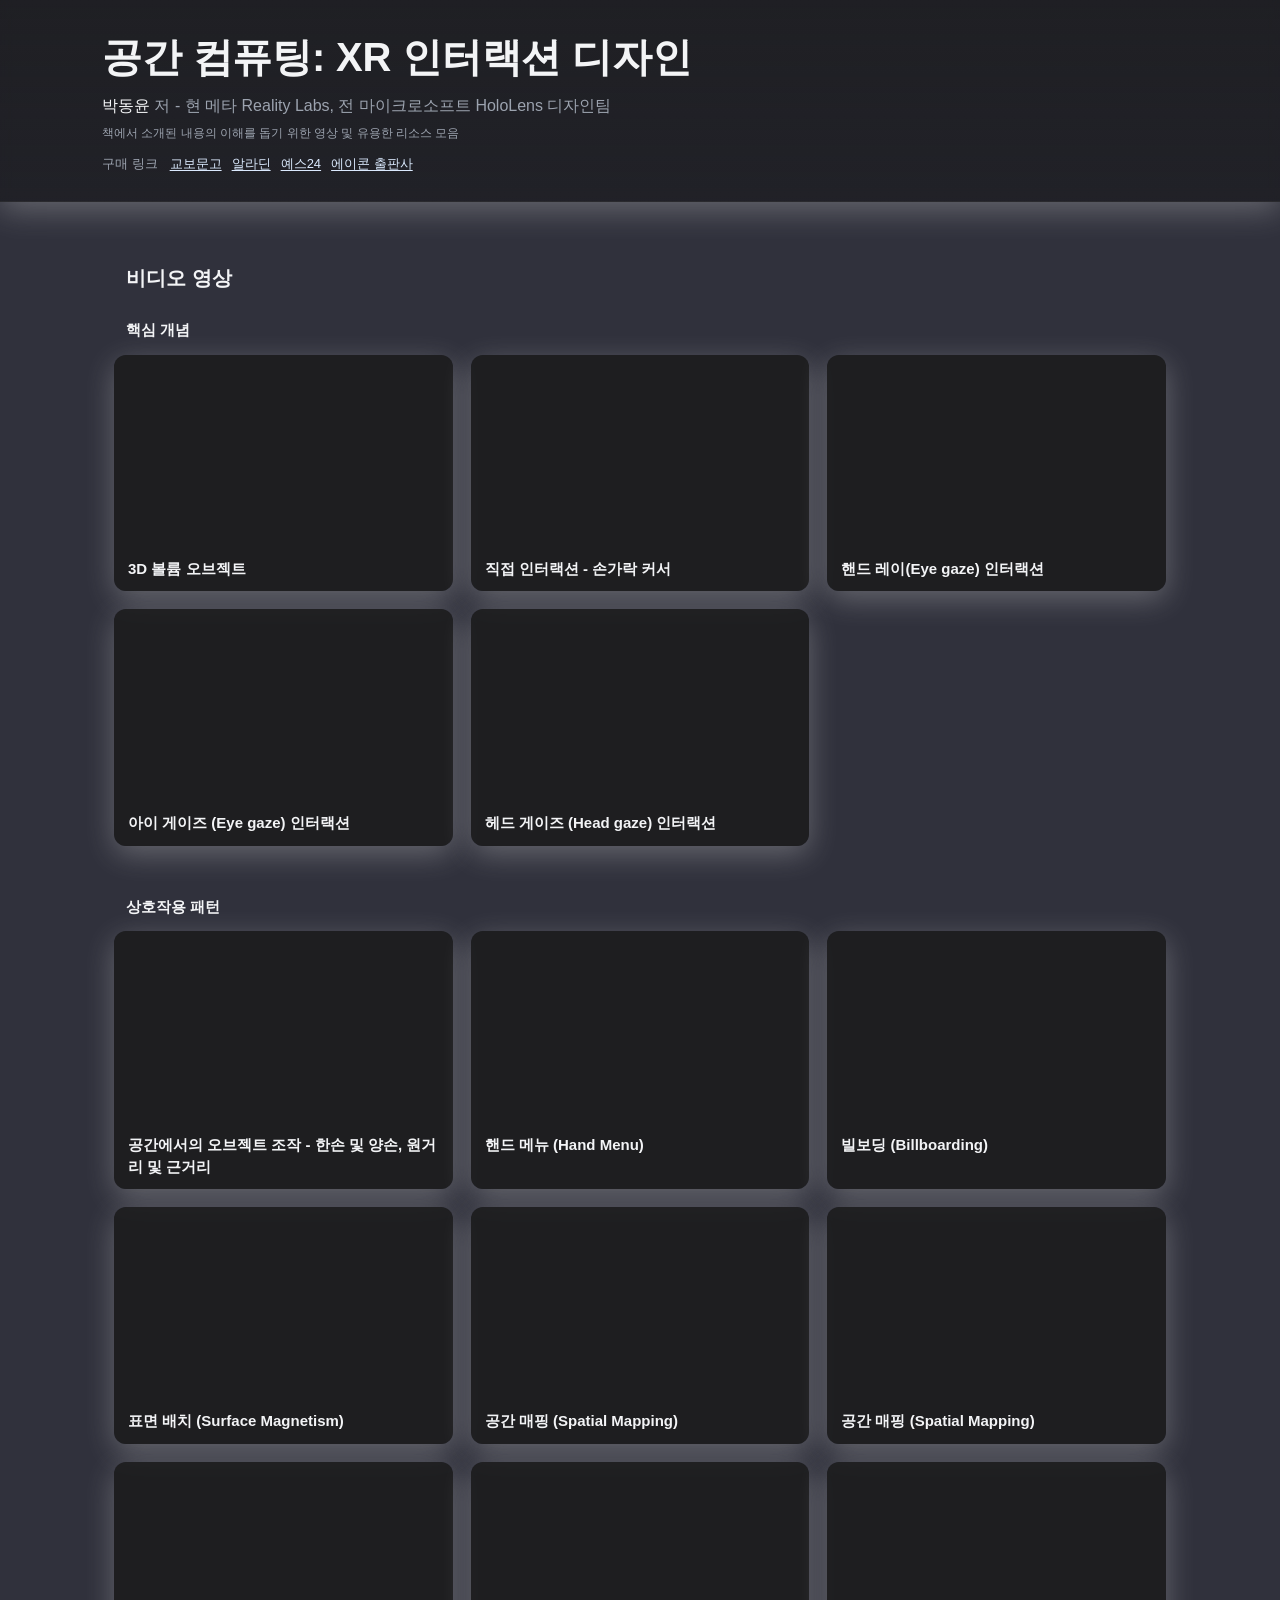
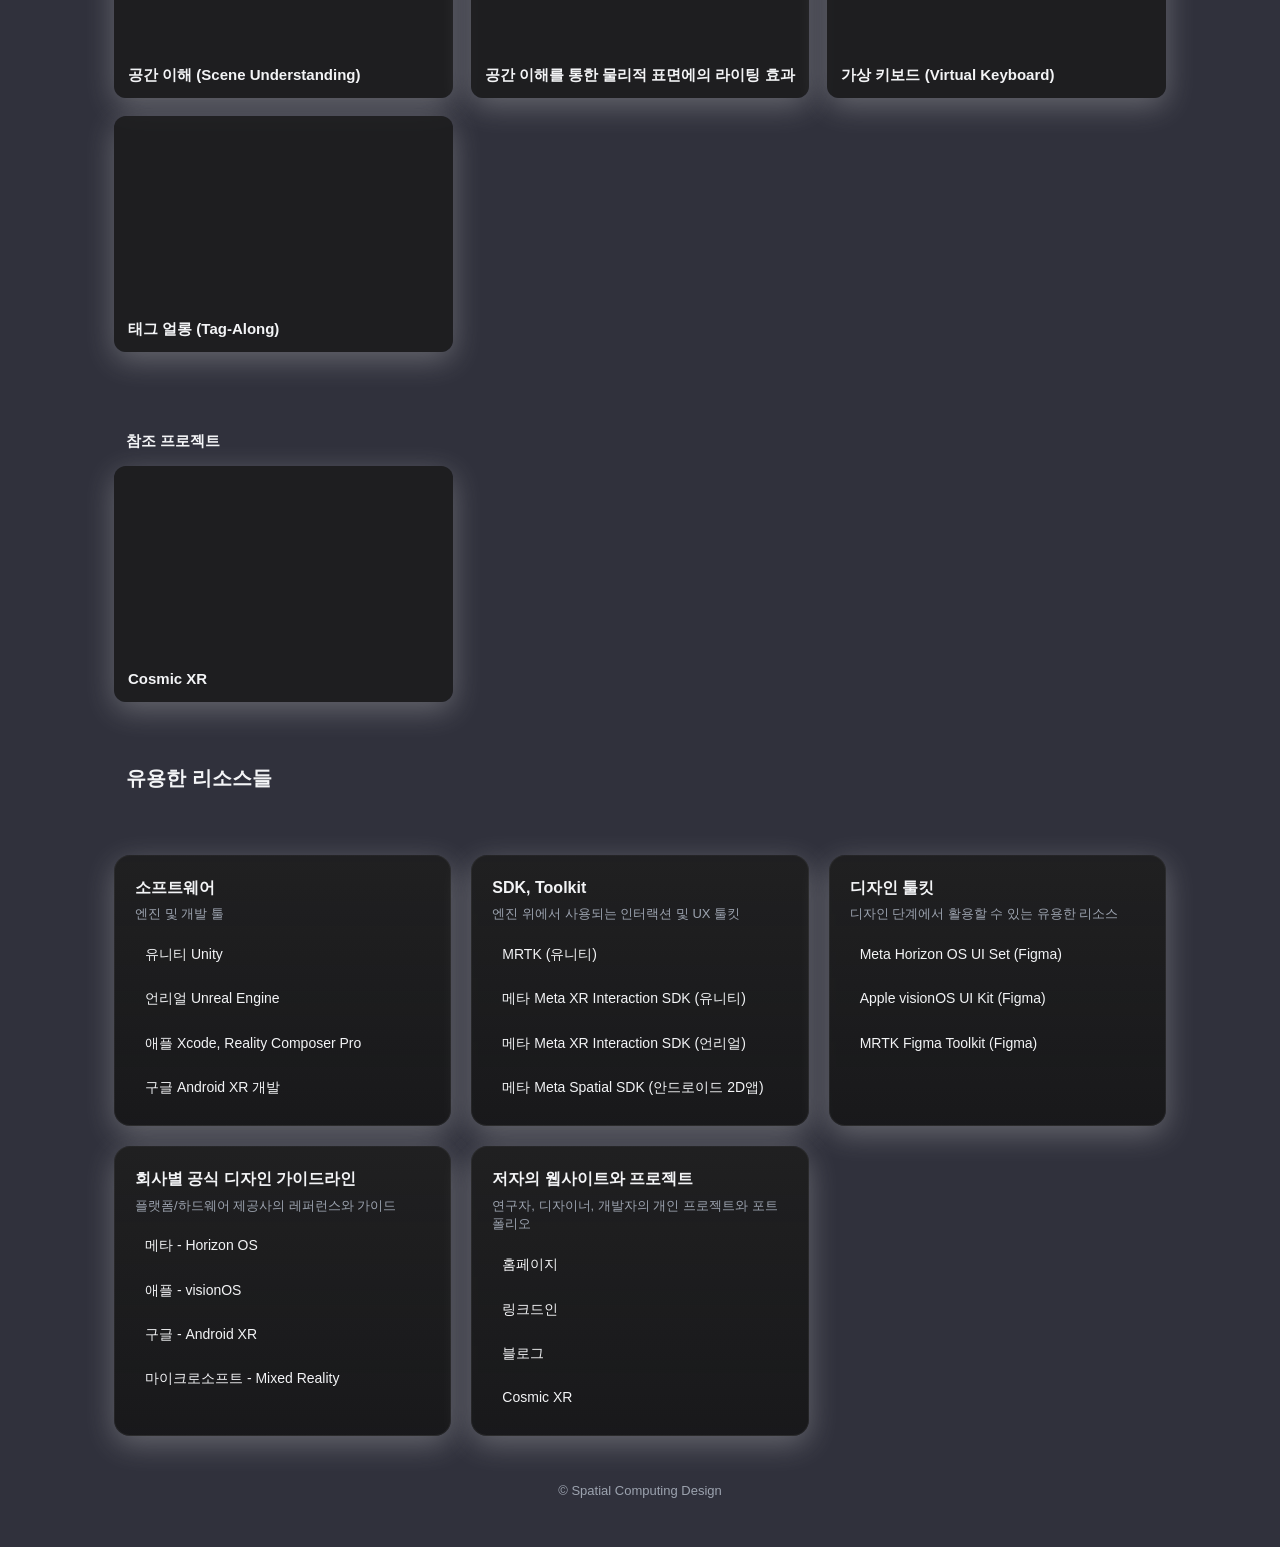
==== index.html @ 41141ca0 "Update index.html" ====
<!doctype html>
<html lang="ko">
<head>
  <meta charset="utf-8" />
  <meta name="viewport" content="width=device-width,initial-scale=1" />
  <title>공간 컴퓨팅: XR 인터랙션 디자인</title>
  <link rel="stylesheet" href="styles.css" />
  <meta name="description" content="Curated links for Spatial Computing Design — videos, tools, docs, and authors' projects." />
</head>
<body>
  <header class="topbar">
    <div class="container">
      <h1 class="site-title">공간 컴퓨팅: XR 인터랙션 디자인</h1>
      <p class="tagline1"><a href="https://dongyoonpark.com" target="_blank">박동윤</a> 저 - 현 메타 Reality Labs, 전 마이크로소프트 HoloLens 디자인팀</p>
      <p class="tagline2">책에서 소개된 내용의 이해를 돕기 위한 영상 및 유용한 리소스 모음</p>
      <div class="book-links" aria-label="책 구매 링크">
        <span>구매 링크</span>
        <a href="https://product.kyobobook.co.kr/detail/S000220279645" target="_blank" rel="noopener">교보문고</a>
        <a href="https://www.aladin.co.kr/shop/wproduct.aspx?ItemId=395974447" target="_blank" rel="noopener">알라딘</a>
        <a href="https://www.yes24.com/product/goods/192123866" target="_blank" rel="noopener">예스24</a>
        <a href="https://www.acornpub.co.kr/book/9791161759845" target="_blank" rel="noopener">에이콘 출판사</a>
      </div>
    </div>
  </header>

  <main class="container">
    <!-- Video tiles section (full-width) -->
    <section class="section">
      <div class="container">
        <h2 class="section-heading">비디오 영상</h2>
      </div>

      <div class="container">
        <h3 class="subsection-heading">핵심 개념</h3>
        <div class="tiles">
          <a class="tile" href="https://youtu.be/KH-76aON11w" target="_blank" rel="noopener">
            <div class="thumb" style="background-image: url('https://img.youtube.com/vi/KH-76aON11w/hqdefault.jpg')" aria-hidden="true"></div>
            <div class="tile-title">3D 볼륨 오브젝트</div>
          </a>
          <a class="tile" href="https://youtu.be/PYJIOErtLSY" target="_blank" rel="noopener">
            <div class="thumb" style="background-image: url('https://img.youtube.com/vi/PYJIOErtLSY/hqdefault.jpg')" aria-hidden="true"></div>
            <div class="tile-title">직접 인터랙션 - 손가락 커서</div>
          </a>
          <a class="tile" href="https://youtu.be/ByfHD005nbg" target="_blank" rel="noopener">
            <div class="thumb" style="background-image: url('https://img.youtube.com/vi/ByfHD005nbg/hqdefault.jpg')" aria-hidden="true"></div>
            <div class="tile-title">핸드 레이(Eye gaze) 인터랙션</div>
          </a>
          <a class="tile" href="https://youtu.be/juBYXXnOk-g" target="_blank" rel="noopener">
            <div class="thumb" style="background-image: url('https://img.youtube.com/vi/juBYXXnOk-g/hqdefault.jpg')" aria-hidden="true"></div>
            <div class="tile-title">아이 게이즈 (Eye gaze) 인터랙션</div>
          </a>
          <a class="tile" href="https://youtu.be/OjG9zzNgm9I" target="_blank" rel="noopener">
            <div class="thumb" style="background-image: url('https://img.youtube.com/vi/OjG9zzNgm9I/hqdefault.jpg')" aria-hidden="true"></div>
            <div class="tile-title">헤드 게이즈 (Head gaze) 인터랙션</div>
          </a>
        </div>
      </div>

      <div class="container">
        <h3 class="subsection-heading">상호작용 패턴</h3>
        <div class="tiles">
          <a class="tile" href="https://youtu.be/WYj9Vxklq7s" target="_blank" rel="noopener">
            <div class="thumb" style="background-image: url('https://img.youtube.com/vi/WYj9Vxklq7s/hqdefault.jpg')" aria-hidden="true"></div>
            <div class="tile-title">공간에서의 오브젝트 조작 - 한손 및 양손, 원거리 및 근거리</div>
          </a>
          <a class="tile" href="https://youtu.be/IHgTdMxwoTE" target="_blank" rel="noopener">
            <div class="thumb" style="background-image: url('https://img.youtube.com/vi/IHgTdMxwoTE/hqdefault.jpg')" aria-hidden="true"></div>
            <div class="tile-title">핸드 메뉴 (Hand Menu)</div>
          </a>
          <a class="tile" href="https://youtu.be/qBjdO6uB-SA" target="_blank" rel="noopener">
            <div class="thumb" style="background-image: url('https://img.youtube.com/vi/qBjdO6uB-SA/hqdefault.jpg')" aria-hidden="true"></div>
            <div class="tile-title">빌보딩 (Billboarding)</div>
          </a>
          <a class="tile" href="https://youtu.be/e-jL7n-Mz1o" target="_blank" rel="noopener">
            <div class="thumb" style="background-image: url('https://img.youtube.com/vi/e-jL7n-Mz1o/hqdefault.jpg')" aria-hidden="true"></div>
            <div class="tile-title">표면 배치 (Surface Magnetism)</div>
          </a>
          <a class="tile" href="https://youtu.be/vPERjXZVJ9M" target="_blank" rel="noopener">
            <div class="thumb" style="background-image: url('https://img.youtube.com/vi/vPERjXZVJ9M/hqdefault.jpg')" aria-hidden="true"></div>
            <div class="tile-title">공간 매핑 (Spatial Mapping)</div>
          </a>
          <a class="tile" href="https://youtu.be/XVl0SVJbn4w" target="_blank" rel="noopener">
            <div class="thumb" style="background-image: url('https://img.youtube.com/vi/XVl0SVJbn4w/hqdefault.jpg')" aria-hidden="true"></div>
            <div class="tile-title">공간 매핑 (Spatial Mapping)</div>
          </a>
          <a class="tile" href="https://youtu.be/j0TzfPWFF6M" target="_blank" rel="noopener">
            <div class="thumb" style="background-image: url('https://img.youtube.com/vi/j0TzfPWFF6M/hqdefault.jpg')" aria-hidden="true"></div>
            <div class="tile-title">공간 이해 (Scene Understanding)</div>
          </a>
          <a class="tile" href="https://youtu.be/g7d-3kga-Bo" target="_blank" rel="noopener">
            <div class="thumb" style="background-image: url('https://img.youtube.com/vi/g7d-3kga-Bo/hqdefault.jpg')" aria-hidden="true"></div>
            <div class="tile-title">공간 이해를 통한 물리적 표면에의 라이팅 효과</div>
          </a>
          <a class="tile" href="https://youtu.be/B51Dit8YHTw" target="_blank" rel="noopener">
            <div class="thumb" style="background-image: url('https://img.youtube.com/vi/B51Dit8YHTw/hqdefault.jpg')" aria-hidden="true"></div>
            <div class="tile-title">가상 키보드 (Virtual Keyboard)</div>
          </a>
          <a class="tile" href="https://youtu.be/7L1noF39bO4" target="_blank" rel="noopener">
            <div class="thumb" style="background-image: url('https://img.youtube.com/vi/7L1noF39bO4/hqdefault.jpg')" aria-hidden="true"></div>
            <div class="tile-title">태그 얼롱 (Tag-Along)</div>
          </a>
        </div>
      </div>
    </section>
    <div class="container">
        <h3 class="subsection-heading">참조 프로젝트</h3>
        <div class="tiles">
          <a class="tile" href="https://youtu.be/L6dKh9ENsaY" target="_blank" rel="noopener">
            <div class="thumb" style="background-image: url('https://img.youtube.com/vi/L6dKh9ENsaY/hqdefault.jpg')" aria-hidden="true"></div>
            <div class="tile-title">Cosmic XR</div>
          </a>
        </div>
      </div>

    <div class="container">
        <h2 class="section-heading">유용한 리소스들</h2>
    </div>

    <section class="grid">

      <!-- 유용한 툴 및 소프트웨어 -->
      <article class="card">
        <h2 class="card-title">소프트웨어</h2>
        <p class="card-desc">엔진 및 개발 툴</p>
        <ul class="link-list">
          <li><a href="https://unity.com/" target="_blank" rel="noopener">유니티 Unity</a></li>
          <li><a href="https://www.unrealengine.com/" target="_blank" rel="noopener">언리얼 Unreal Engine</a></li>
          <li><a href="https://developer.apple.com/augmented-reality/tools/" target="_blank" rel="noopener">애플 Xcode, Reality Composer Pro</a></li>
          <li><a href="https://developer.android.com/develop/xr/get-started" target="_blank" rel="noopener">구글 Android XR 개발</a></li>
        </ul>
      </article>

      <article class="card">
        <h2 class="card-title">SDK, Toolkit</h2>
        <p class="card-desc">엔진 위에서 사용되는 인터랙션 및 UX 툴킷</p>
        <ul class="link-list">
          <li><a href="https://learn.microsoft.com/en-us/windows/mixed-reality/mrtk-unity/mrtk3-overview/" target="_blank" rel="noopener">MRTK (유니티)</a></li>
          <li><a href="https://developers.meta.com/horizon/documentation/unity/unity-isdk-interaction-sdk-overview/" target="_blank" rel="noopener">메타 Meta XR Interaction SDK (유니티)</a></li>
          <li><a href="https://developers.meta.com/horizon/documentation/unreal/unreal-isdk-overview/" target="_blank" rel="noopener">메타 Meta XR Interaction SDK (언리얼)</a></li>
          <li><a href="https://developers.meta.com/horizon/develop/spatial-sdk" target="_blank" rel="noopener">메타 Meta Spatial SDK (안드로이드 2D앱)</a></li>
        </ul>
      </article>
      
      <article class="card">
        <h2 class="card-title">디자인 툴킷</h2>
        <p class="card-desc">디자인 단계에서 활용할 수 있는 유용한 리소스</p>
        <ul class="link-list">
          <li><a href="https://www.figma.com/community/file/1509641173090552632" target="_blank" rel="noopener">Meta Horizon OS UI Set (Figma)</a></li>
          <li><a href="https://www.figma.com/community/file/1253443272911187215/apple-design-resources-visionos" target="_blank" rel="noopener">Apple visionOS UI Kit (Figma)</a></li>
          <li><a href="https://www.figma.com/community/file/1145959192595816999" target="_blank" rel="noopener">MRTK Figma Toolkit (Figma)</a></li>
        </ul>
      </article>

      <!-- 회사별 공식 문서 -->
      <article class="card">
        <h2 class="card-title">회사별 공식 디자인 가이드라인</h2>
        <p class="card-desc">플랫폼/하드웨어 제공사의 레퍼런스와 가이드</p>
        <ul class="link-list">
          <li><a href="https://developers.meta.com/horizon/design/" target="_blank" rel="noopener">메타 - Horizon OS</a></li>
          <li><a href="https://developer.apple.com/design/human-interface-guidelines/designing-for-visionos" target="_blank" rel="noopener">애플 - visionOS</a></li>
          <li><a href="https://developer.android.com/design/ui/xr" target="_blank" rel="noopener">구글 - Android XR</a></li>
          <li><a href="https://learn.microsoft.com/en-us/windows/mixed-reality/" target="_blank" rel="noopener">마이크로소프트 - Mixed Reality</a></li>
        </ul>
      </article>

      <!-- 저자의 웹사이트와 프로젝트 -->
      <article class="card">
        <h2 class="card-title">저자의 웹사이트와 프로젝트</h2>
        <p class="card-desc">연구자, 디자이너, 개발자의 개인 프로젝트와 포트폴리오</p>
        <ul class="link-list">
          <li><a href="https://dongyoonpark.com/" target="_blank" rel="noopener">홈페이지</a></li>
          <li><a href="https://www.linkedin.com/in/cre8ivepark" target="_blank" rel="noopener">링크드인</a></li>
          <li><a href="https://mixedrealitynow.com" target="_blank" rel="noopener">블로그</a></li>
          <li><a href="https://cosmicxr.brdystudios.com/" target="_blank" rel="noopener">Cosmic XR</a></li>
        </ul>
      </article>
    </section>

    <footer class="footer">
      <p class="muted">© Spatial Computing Design</p>
    </footer>
  </main>

  <!-- Video Player Modal -->
  <div class="video-modal" id="videoModal">
    <div class="video-modal-content">
      <button class="video-modal-close" id="closeVideoBtn" aria-label="Close video">
        <svg width="24" height="24" viewBox="0 0 24 24" fill="none" stroke="currentColor" stroke-width="2">
          <line x1="18" y1="6" x2="6" y2="18"></line>
          <line x1="6" y1="6" x2="18" y2="18"></line>
        </svg>
      </button>
      <div class="video-container">
        <iframe id="videoPlayer" width="100%" height="100%" src="" title="YouTube video player" frameborder="0" allow="accelerometer; autoplay; clipboard-write; encrypted-media; gyroscope; picture-in-picture" allowfullscreen></iframe>
      </div>
    </div>
  </div>

  <script>
    // Video player overlay functionality
    const videoModal = document.getElementById('videoModal');
    const videoPlayer = document.getElementById('videoPlayer');
    const closeVideoBtn = document.getElementById('closeVideoBtn');
    const tiles = document.querySelectorAll('.tile');

    tiles.forEach(tile => {
      tile.addEventListener('click', (e) => {
        e.preventDefault();
        const youtubeUrl = tile.getAttribute('href');
        const videoId = youtubeUrl.match(/youtu\.be\/([a-zA-Z0-9_-]{11})/)[1];
        const embedUrl = `https://www.youtube.com/embed/${videoId}?autoplay=1`;
        videoPlayer.src = embedUrl;
        videoModal.classList.add('active');
        document.body.style.overflow = 'hidden';
      });
    });

    closeVideoBtn.addEventListener('click', () => {
      videoModal.classList.remove('active');
      videoPlayer.src = '';
      document.body.style.overflow = '';
    });

    videoModal.addEventListener('click', (e) => {
      if (e.target === videoModal) {
        videoModal.classList.remove('active');
        videoPlayer.src = '';
        document.body.style.overflow = '';
      }
    });

    // Close on Escape key
    document.addEventListener('keydown', (e) => {
      if (e.key === 'Escape' && videoModal.classList.contains('active')) {
        videoModal.classList.remove('active');
        videoPlayer.src = '';
        document.body.style.overflow = '';
      }
    });
  </script>
</body>
</html>
---- styles.css ----
:root{
  --bg:#0f0f0f;
  --card:#1a1a1acf;
  --muted:#9ca3af;
  --accent-start:#0a0e27;
  --accent-end:#1a1f3a;
  --text:#f3f4f6;
  --radius:16px;
  --glass-blur:8px;
  --shadow: 0 8px 30px rgba(230, 230, 230, 0.3);
  --shadow-hover: 0 12px 40px rgba(0, 0, 0, 0.4);
  --max-width:1100px;
}

*{box-sizing:border-box}
html,body{height:100%}
body{
  margin:0;
  font-family: -apple-system, "SF Pro Text", "Segoe UI", Roboto, "Helvetica Neue", Arial, system-ui;
  background: #30313c;
  color:var(--text);
  -webkit-font-smoothing:antialiased;
  -moz-osx-font-smoothing:grayscale;
  line-height:1.45;
  padding-bottom:60px;
}

/* Top bar */
.topbar{
  backdrop-filter: blur(6px);
  background: linear-gradient(180deg, rgba(20,20,20,0.6), rgba(15,15,15,0.45));
  border-bottom: 1px solid rgba(255,255,255,0.05);
  box-shadow: var(--shadow);
  padding: 0; /* allow inner container to control horizontal spacing */
}

.topbar .container{
  padding:28px 12px; /* match page content horizontal padding */
}

.container{
  max-width:var(--max-width);
  margin:0 auto;
  padding:28px 12px;
}
.site-title{
  margin:0;
  font-weight:900;
  font-size:40px;
  letter-spacing:-0.2px;
}
.tagline1{
  margin:8px 0 0;
  color:var(--muted);
  font-size:16px;
}
.tagline2{
  margin:8px 0 0;
  color:var(--muted);
  font-size:12px;
}

.book-links{
  display:flex;
  flex-wrap:wrap;
  gap:8px 10px;
  margin-top:12px;
  font-size:13px;
}

.book-links span{
  color:var(--muted);
  margin-right:2px;
}

.book-links a{
  color:#dbeafe;
  text-decoration:underline;
  text-underline-offset:2px;
}

.book-links a:hover{
  color:#7dd3fc;
}

/* Grid of cards */
.grid{
  display:grid;
  grid-template-columns: repeat(1,1fr);
  gap:20px;
  margin-top:28px;
  max-width:var(--max-width);
  margin-left:auto;
  margin-right:auto;
  padding:0 12px;
}
@media(min-width:780px){
  .grid{grid-template-columns: repeat(2,1fr)}
}
@media(min-width:1150px){
  .grid{grid-template-columns: repeat(3,1fr)}
}

/* Section headings for full-width sections */
.section{
  margin: 18px 0 0;
}
.section .container:first-child{
  padding: 10px 12px 0;
  margin-bottom: 26px;
}
.section .container{
  padding: 0 12px 26px;
}
.section-heading{
  font-size:20px;
  margin:6px 0 6px;
  font-weight:700;
  padding:0 12px;
}
.section-sub{
  color:var(--muted);
  margin:0 0 14px 0;
  font-size:13px;
  padding:0 12px;
}
.subsection-heading{
  font-size:15px;
  margin:24px 0 14px 0;
  font-weight:600;
  color:var(--text);
  padding:0 12px;
}

/* Tiles grid for video thumbnails */
.tiles{
  display:grid;
  grid-template-columns: repeat(1, 1fr);
  gap:18px;
}
@media(min-width:700px){
  .tiles{grid-template-columns: repeat(2, 1fr)}
}
@media(min-width:1100px){
  .tiles{grid-template-columns: repeat(3, 1fr)}
}

.tile{
  display:block;
  background: var(--card);
  border-radius:12px;
  overflow:hidden;
  text-decoration:none;
  color:inherit;
  box-shadow: var(--shadow);
  transition: box-shadow .18s;
}
.tile:hover{box-shadow: var(--shadow-hover)}

.thumb{
  width:100%;
  aspect-ratio: 16 / 9;
  background-size:cover;
  background-position:center;
}
.tile-title{
  padding:12px 14px;
  font-weight:600;
  font-size:15px;
}


.card{
  background: linear-gradient(180deg, rgba(30,30,30,0.9), rgba(20,20,20,0.82));
  border-radius:var(--radius);
  padding:20px;
  box-shadow: var(--shadow);
  border: 1px solid rgba(255,255,255,0.05);
  transition: box-shadow .22s;
  display:flex;
  flex-direction:column;
  justify-content:flex-start;
}

.card:hover{
  box-shadow: var(--shadow-hover);
}

.card-title{
  margin:0 0 6px 0;
  font-size:16px;
  font-weight:600;
}
.card-desc{
  margin:0 0 12px 0;
  color:var(--muted);
  font-size:13px;
}

/* Links */
.link-list{
  list-style:none;
  padding:0;
  margin:0;
  display:flex;
  flex-direction:column;
  gap:8px;
}
.link-list a{
  text-decoration:none;
  color: var(--text);
  padding:8px 10px;
  border-radius:12px;
  display:block;
  font-size:14px;
  transition: background .15s, color .15s, transform .12s;
}
.link-list a:hover{
  background:linear-gradient(90deg, rgba(255,255,255,0.08), rgba(255,255,255,0.05));
}

/* Override href link colors globally */
a {
  color: var(--text);
  text-decoration: none;
  transition: color 0.2s ease;
}

a:visited {
  color: var(--text);
}

a:hover {
  color: #0171c6;
}

/* Footer */
.footer{
  margin-top:28px;
  margin-left:12px;
  margin-right:12px;
  padding:18px;
  border-radius:12px;
  background:transparent;
  color:var(--muted);
  text-align:center;
  font-size:13px;
}
.muted{color:var(--muted)}

/* Utility */
p{margin:0}

/* Video Player Modal */
.video-modal {
  display: none;
  position: fixed;
  top: 0;
  left: 0;
  right: 0;
  bottom: 0;
  background: rgba(0, 0, 0, 0.95);
  z-index: 1000;
  backdrop-filter: blur(2px);
  opacity: 0;
  transition: opacity 0.3s ease;
}

.video-modal.active {
  display: flex;
  opacity: 1;
  justify-content: center;
  align-items: center;
}

.video-modal-content {
  position: relative;
  width: 90%;
  max-width: 1000px;
  aspect-ratio: 16 / 9;
  border-radius: 12px;
  overflow: hidden;
  box-shadow: 0 20px 60px rgba(0, 0, 0, 0.8);
  animation: slideIn 0.4s ease;
}

@keyframes slideIn {
  from {
    transform: scale(0.9);
    opacity: 0;
  }
  to {
    transform: scale(1);
    opacity: 1;
  }
}

.video-container {
  width: 100%;
  height: 100%;
}

.video-container iframe {
  display: block;
}

.video-modal-close {
  position: absolute;
  top: 16px;
  right: 16px;
  width: 40px;
  height: 40px;
  background: rgba(0, 0, 0, 0.6);
  border: 1px solid rgba(255, 255, 255, 0.1);
  border-radius: 8px;
  color: var(--text);
  cursor: pointer;
  display: flex;
  align-items: center;
  justify-content: center;
  z-index: 1001;
  transition: background 0.2s, border-color 0.2s;
}

.video-modal-close:hover {
  background: rgba(0, 0, 0, 0.8);
  border-color: rgba(255, 255, 255, 0.2);
}

@media (max-width: 768px) {
  .video-modal-content {
    width: 95%;
    aspect-ratio: 16 / 9;
  }
  
  .video-modal-close {
    width: 36px;
    height: 36px;
    top: 12px;
    right: 12px;
  }
}
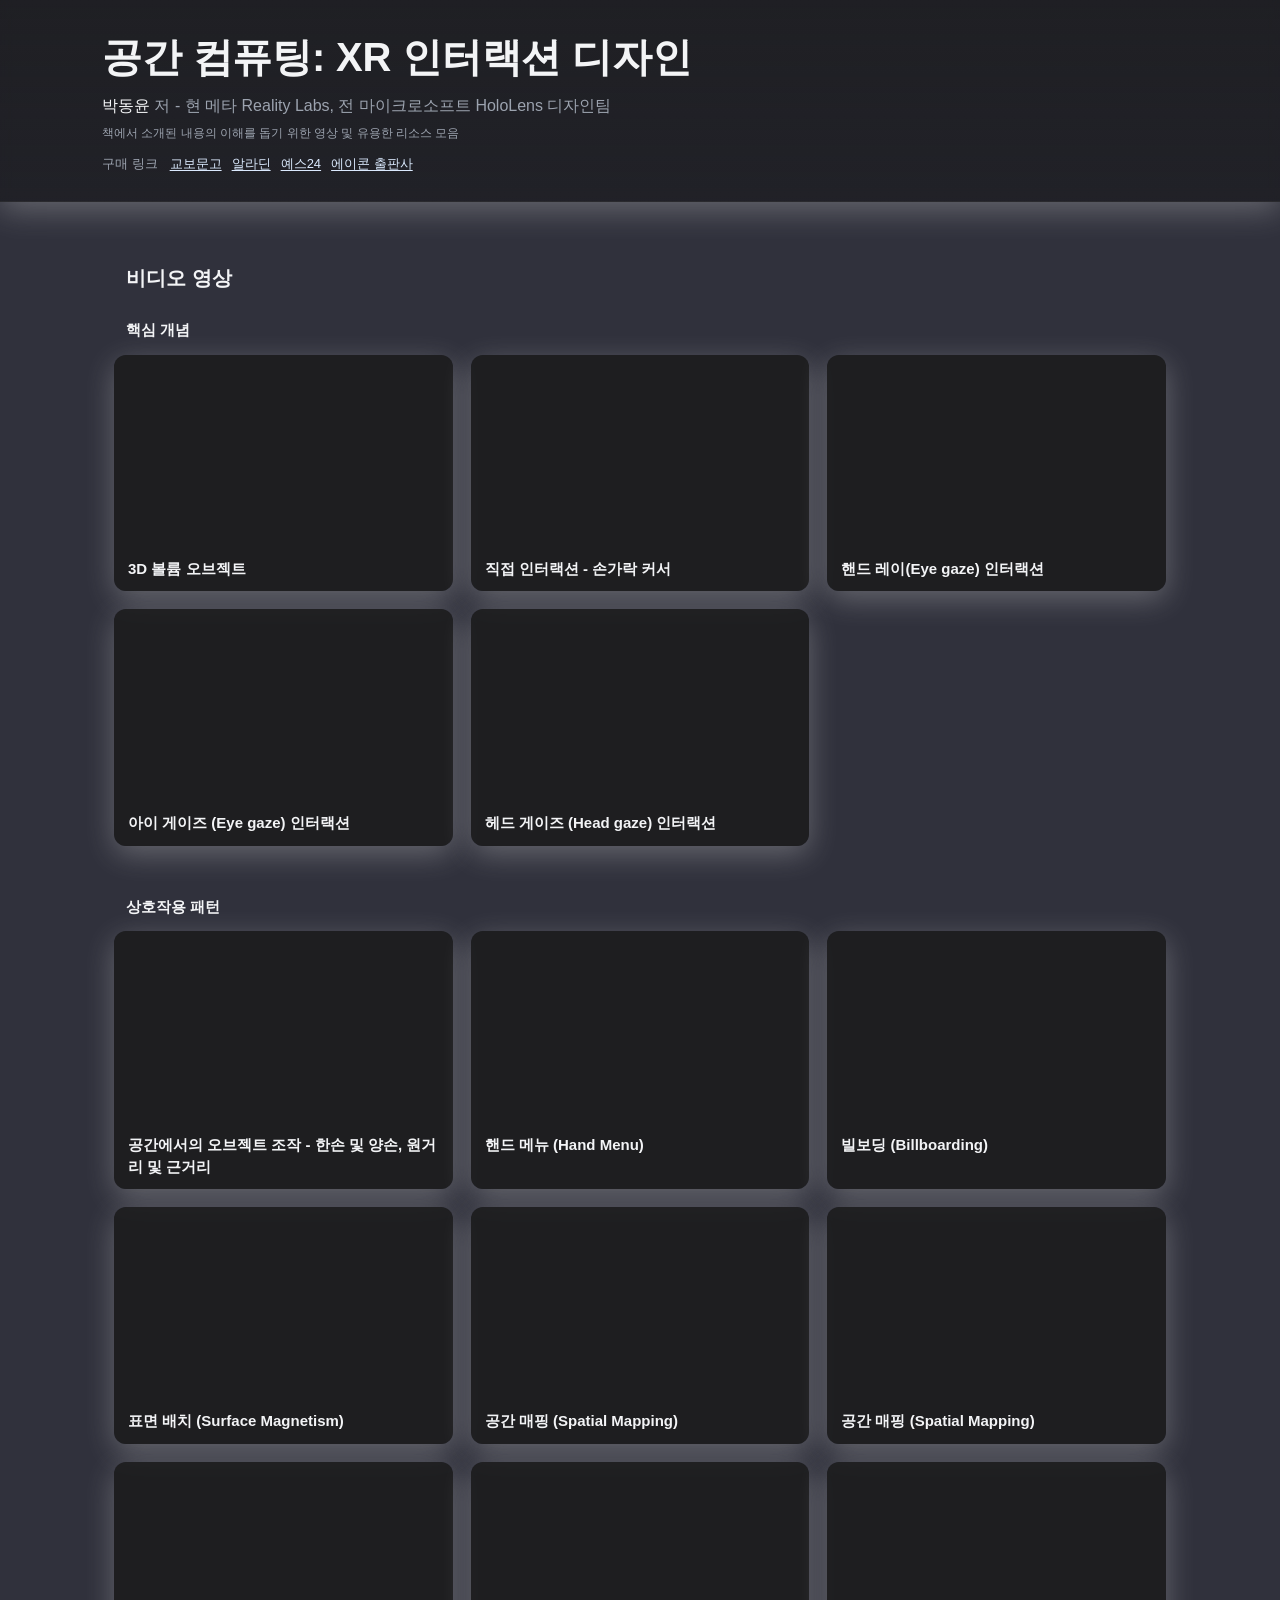
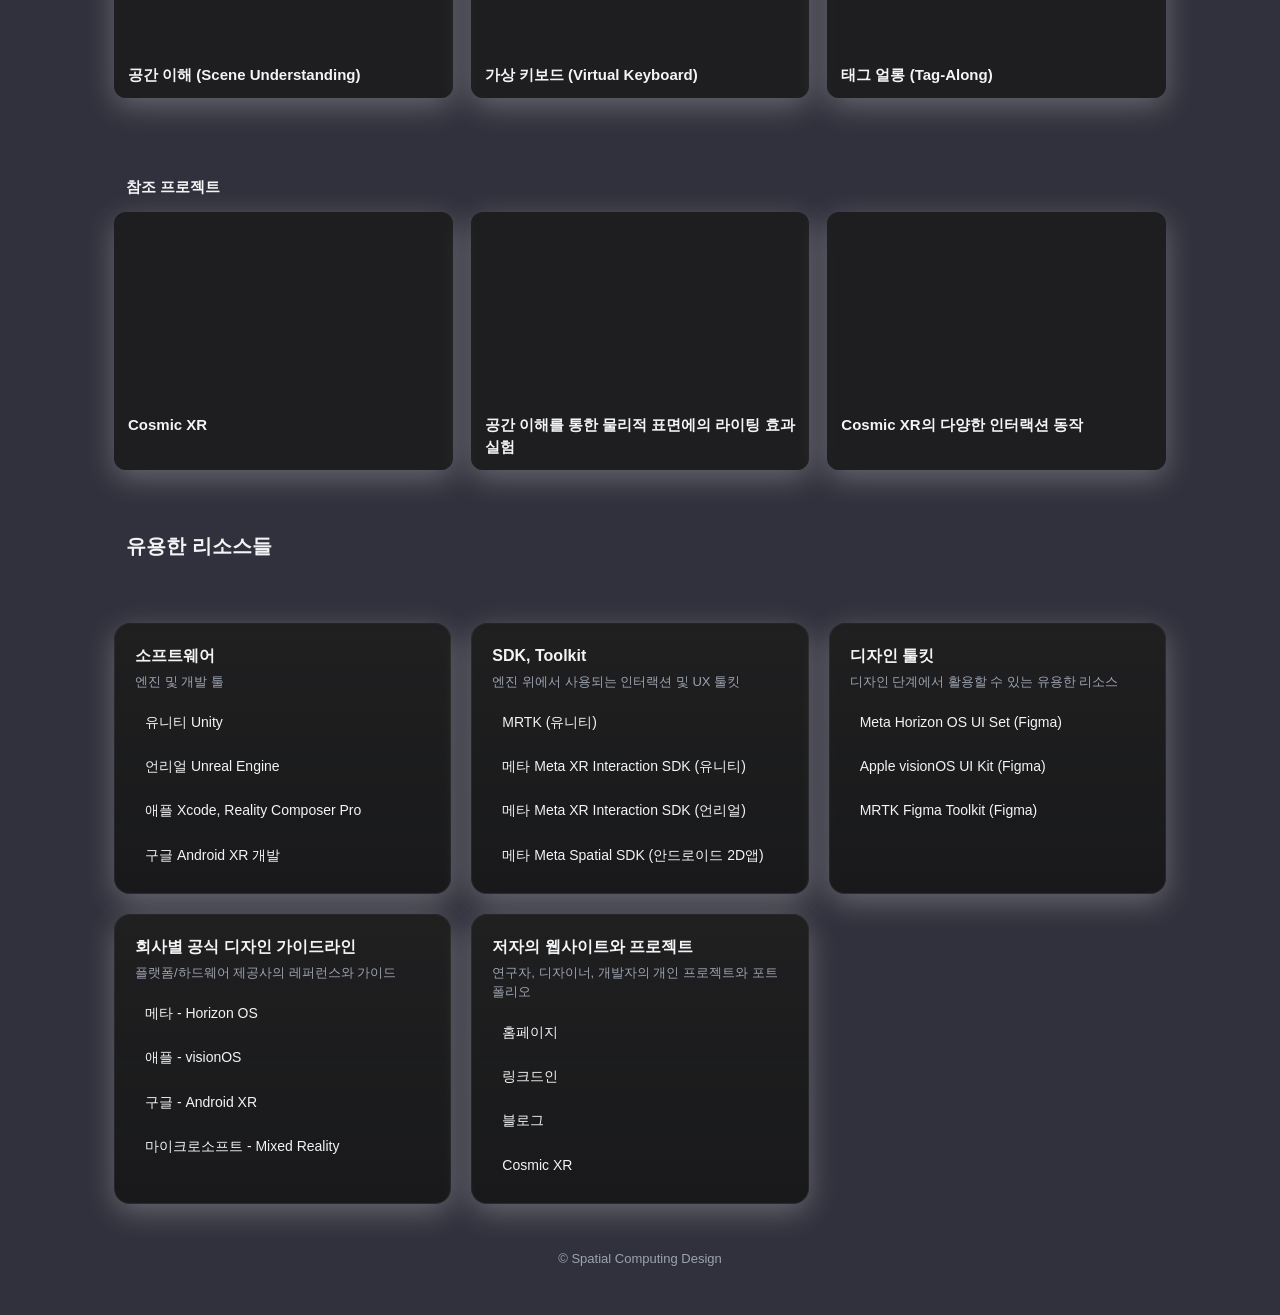
==== commit 34ad8ad9: "Update index.html" ====
--- a/index.html
+++ b/index.html
@@ -87,10 +87,6 @@
             <div class="thumb" style="background-image: url('https://img.youtube.com/vi/j0TzfPWFF6M/hqdefault.jpg')" aria-hidden="true"></div>
             <div class="tile-title">공간 이해 (Scene Understanding)</div>
           </a>
-          <a class="tile" href="https://youtu.be/g7d-3kga-Bo" target="_blank" rel="noopener">
-            <div class="thumb" style="background-image: url('https://img.youtube.com/vi/g7d-3kga-Bo/hqdefault.jpg')" aria-hidden="true"></div>
-            <div class="tile-title">공간 이해를 통한 물리적 표면에의 라이팅 효과</div>
-          </a>
           <a class="tile" href="https://youtu.be/B51Dit8YHTw" target="_blank" rel="noopener">
             <div class="thumb" style="background-image: url('https://img.youtube.com/vi/B51Dit8YHTw/hqdefault.jpg')" aria-hidden="true"></div>
             <div class="tile-title">가상 키보드 (Virtual Keyboard)</div>
@@ -108,6 +104,14 @@
           <a class="tile" href="https://youtu.be/L6dKh9ENsaY" target="_blank" rel="noopener">
             <div class="thumb" style="background-image: url('https://img.youtube.com/vi/L6dKh9ENsaY/hqdefault.jpg')" aria-hidden="true"></div>
             <div class="tile-title">Cosmic XR</div>
+          </a>
+          <a class="tile" href="https://youtu.be/g7d-3kga-Bo" target="_blank" rel="noopener">
+            <div class="thumb" style="background-image: url('https://img.youtube.com/vi/g7d-3kga-Bo/hqdefault.jpg')" aria-hidden="true"></div>
+            <div class="tile-title">공간 이해를 통한 물리적 표면에의 라이팅 효과 실험</div>
+          </a>
+          <a class="tile" href="https://youtu.be/B-O4hh-0BRk" target="_blank" rel="noopener">
+            <div class="thumb" style="background-image: url('https://img.youtube.com/vi/B-O4hh-0BRk/hqdefault.jpg')" aria-hidden="true"></div>
+            <div class="tile-title">Cosmic XR의 다양한 인터랙션 동작</div>
           </a>
         </div>
       </div>
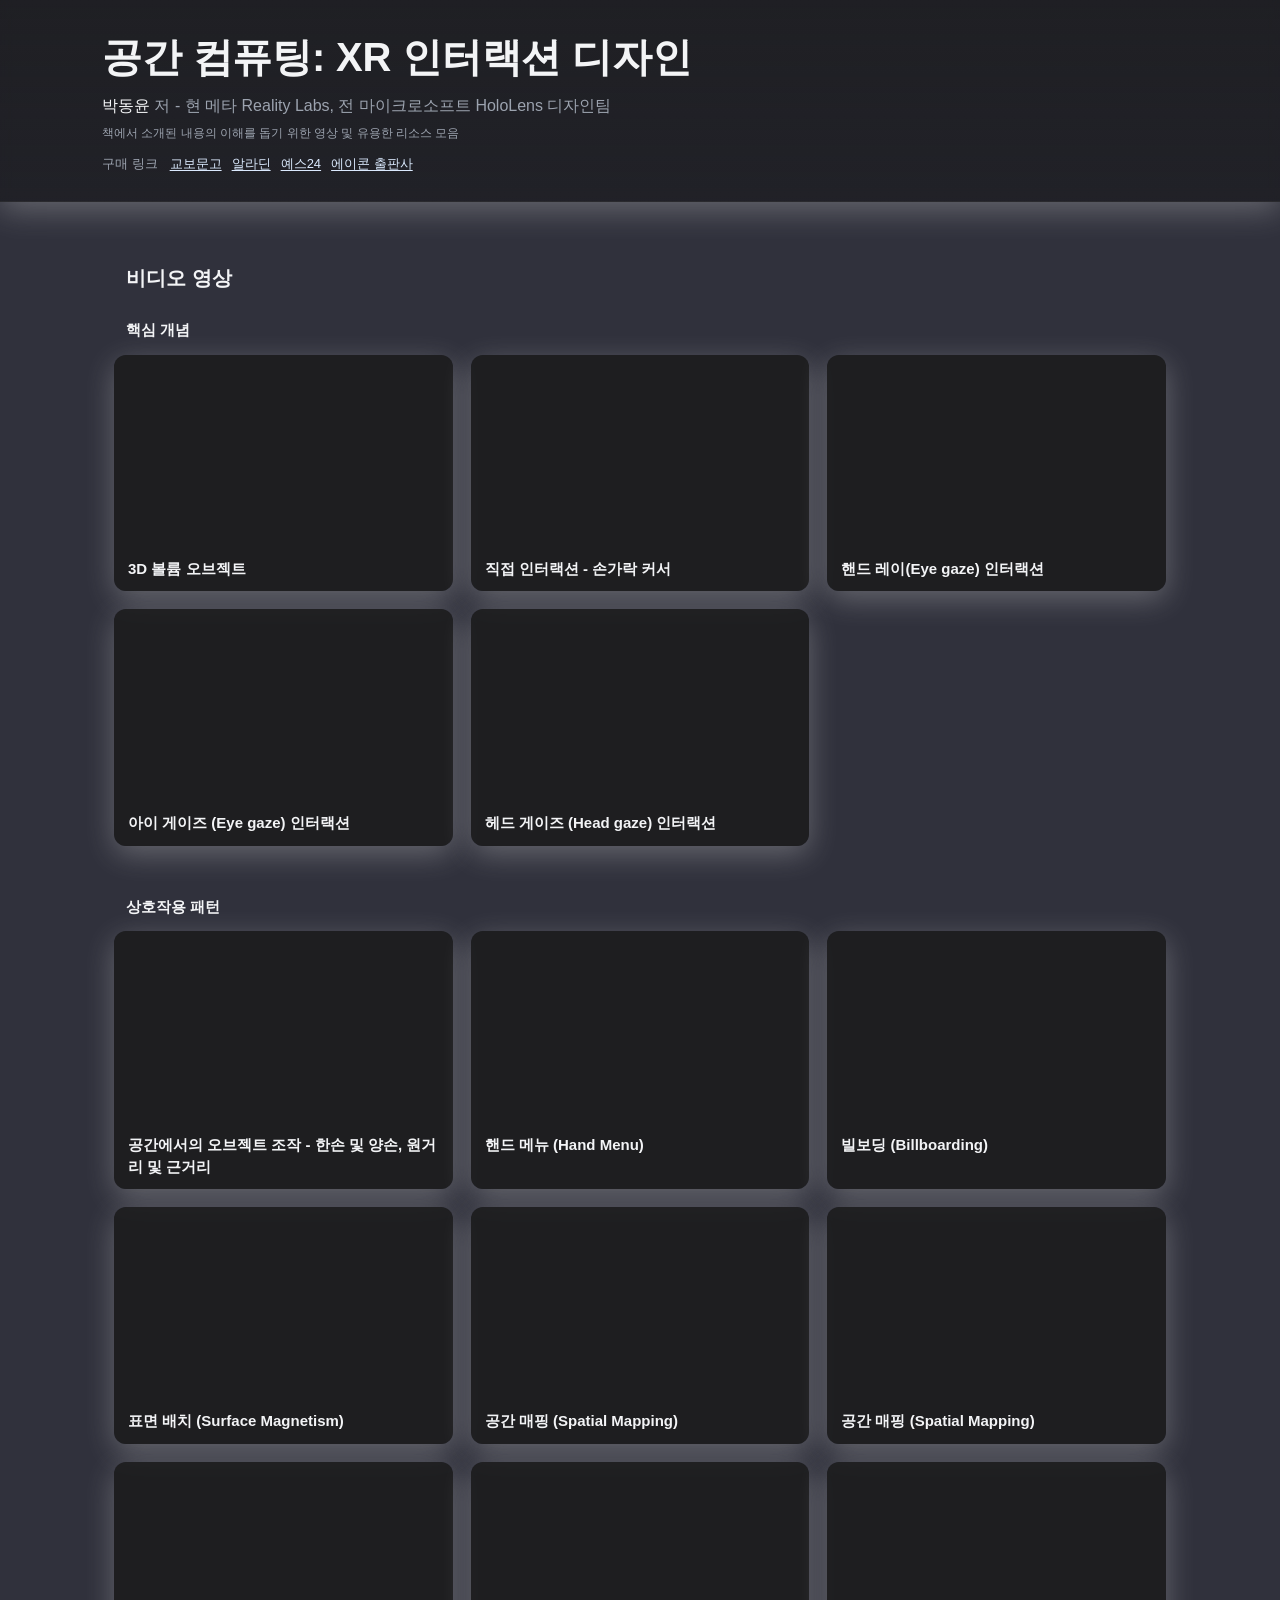
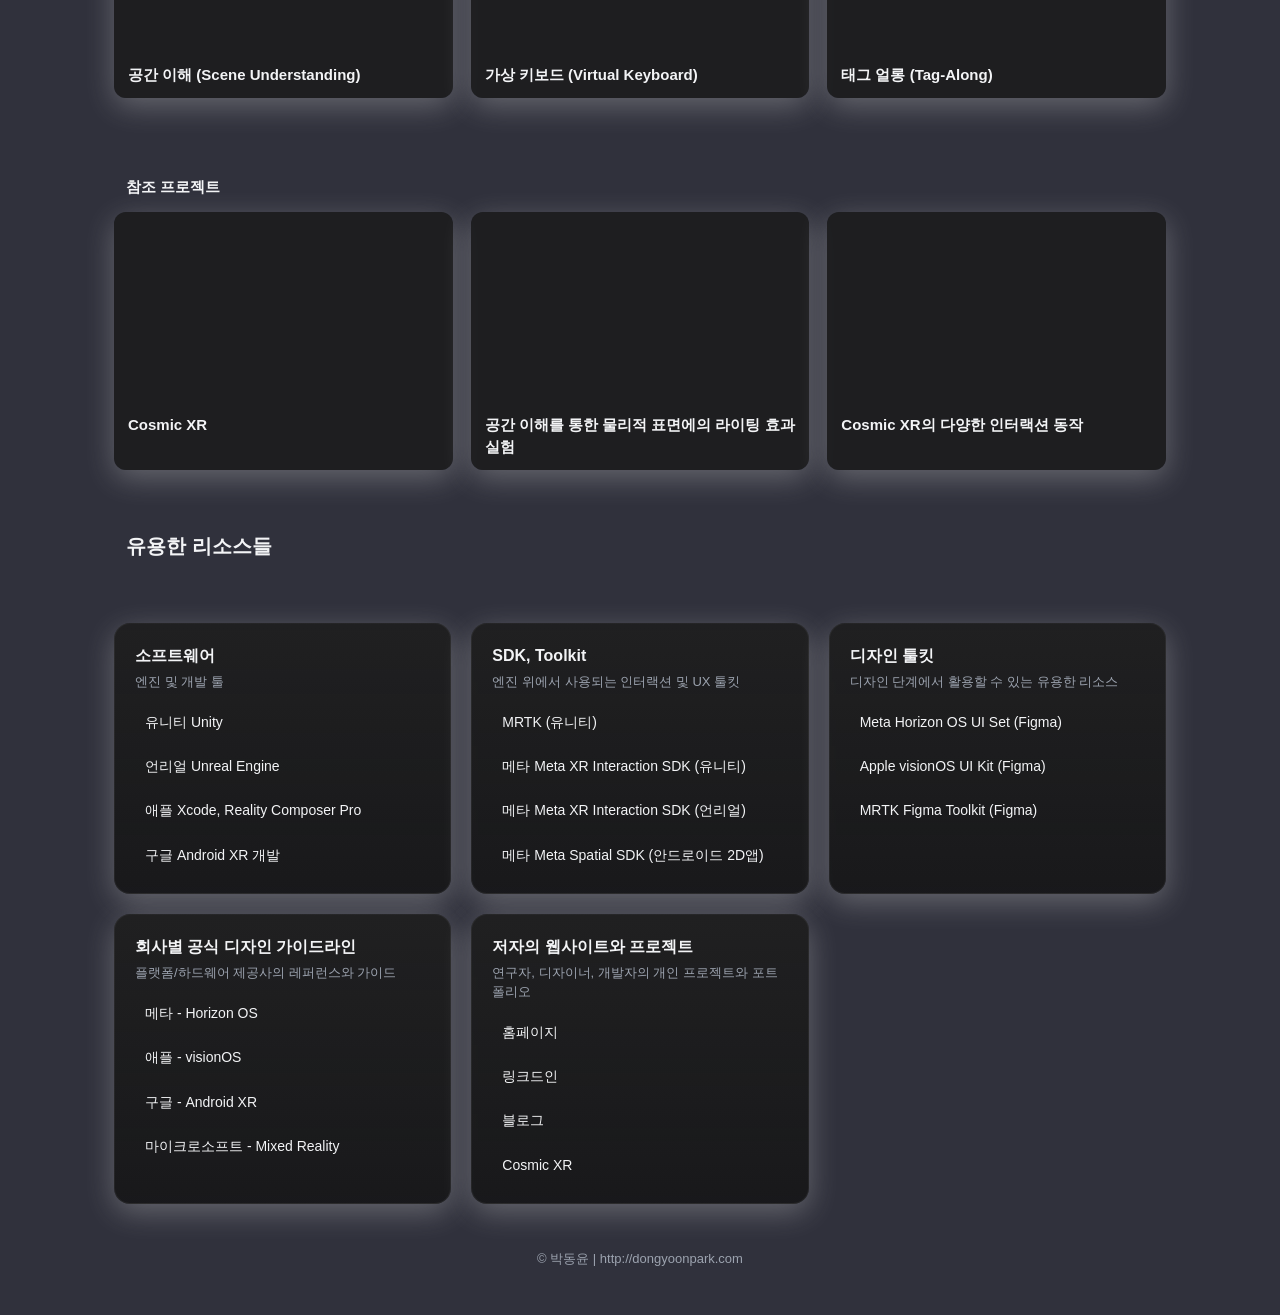
==== commit 518c9dc9: "Update index.html" ====
--- a/index.html
+++ b/index.html
@@ -181,7 +181,7 @@
     </section>
 
     <footer class="footer">
-      <p class="muted">© Spatial Computing Design</p>
+      <p class="muted">© 박동윤 | http://dongyoonpark.com</p>
     </footer>
   </main>
 
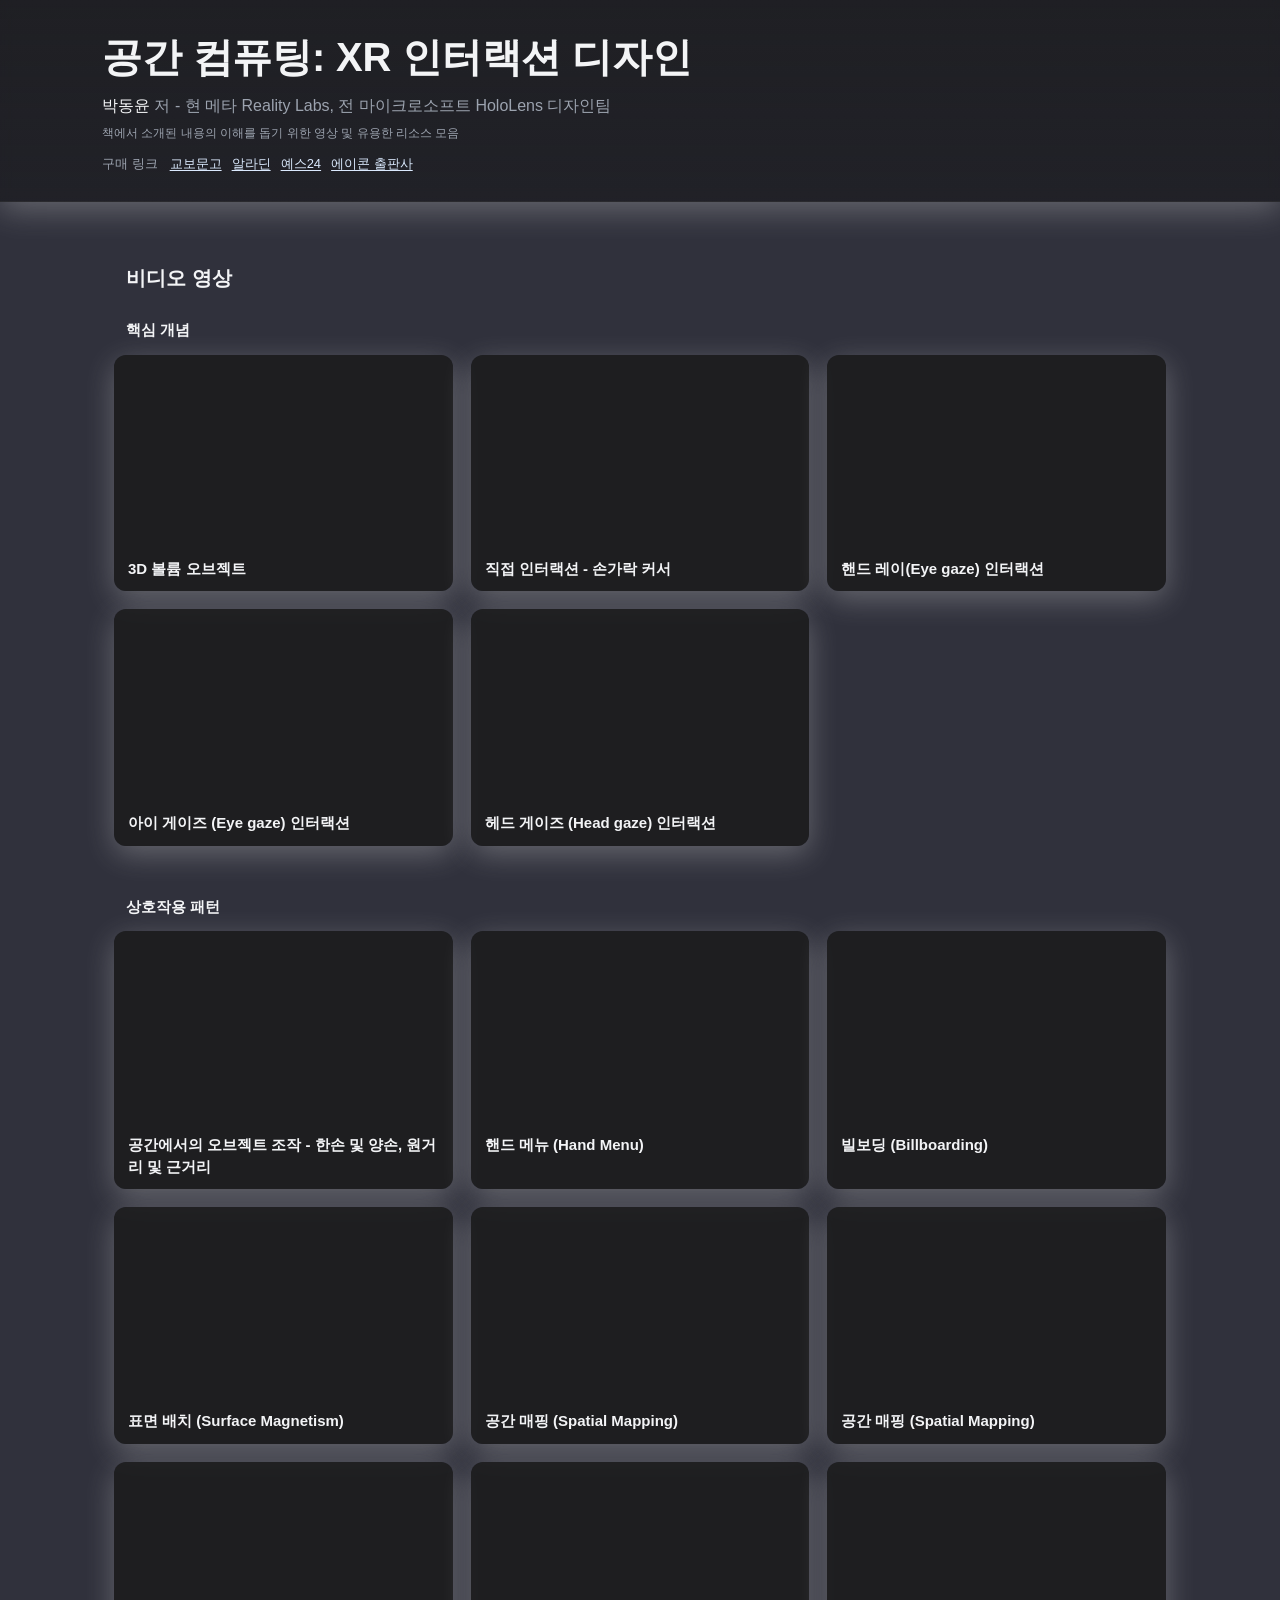
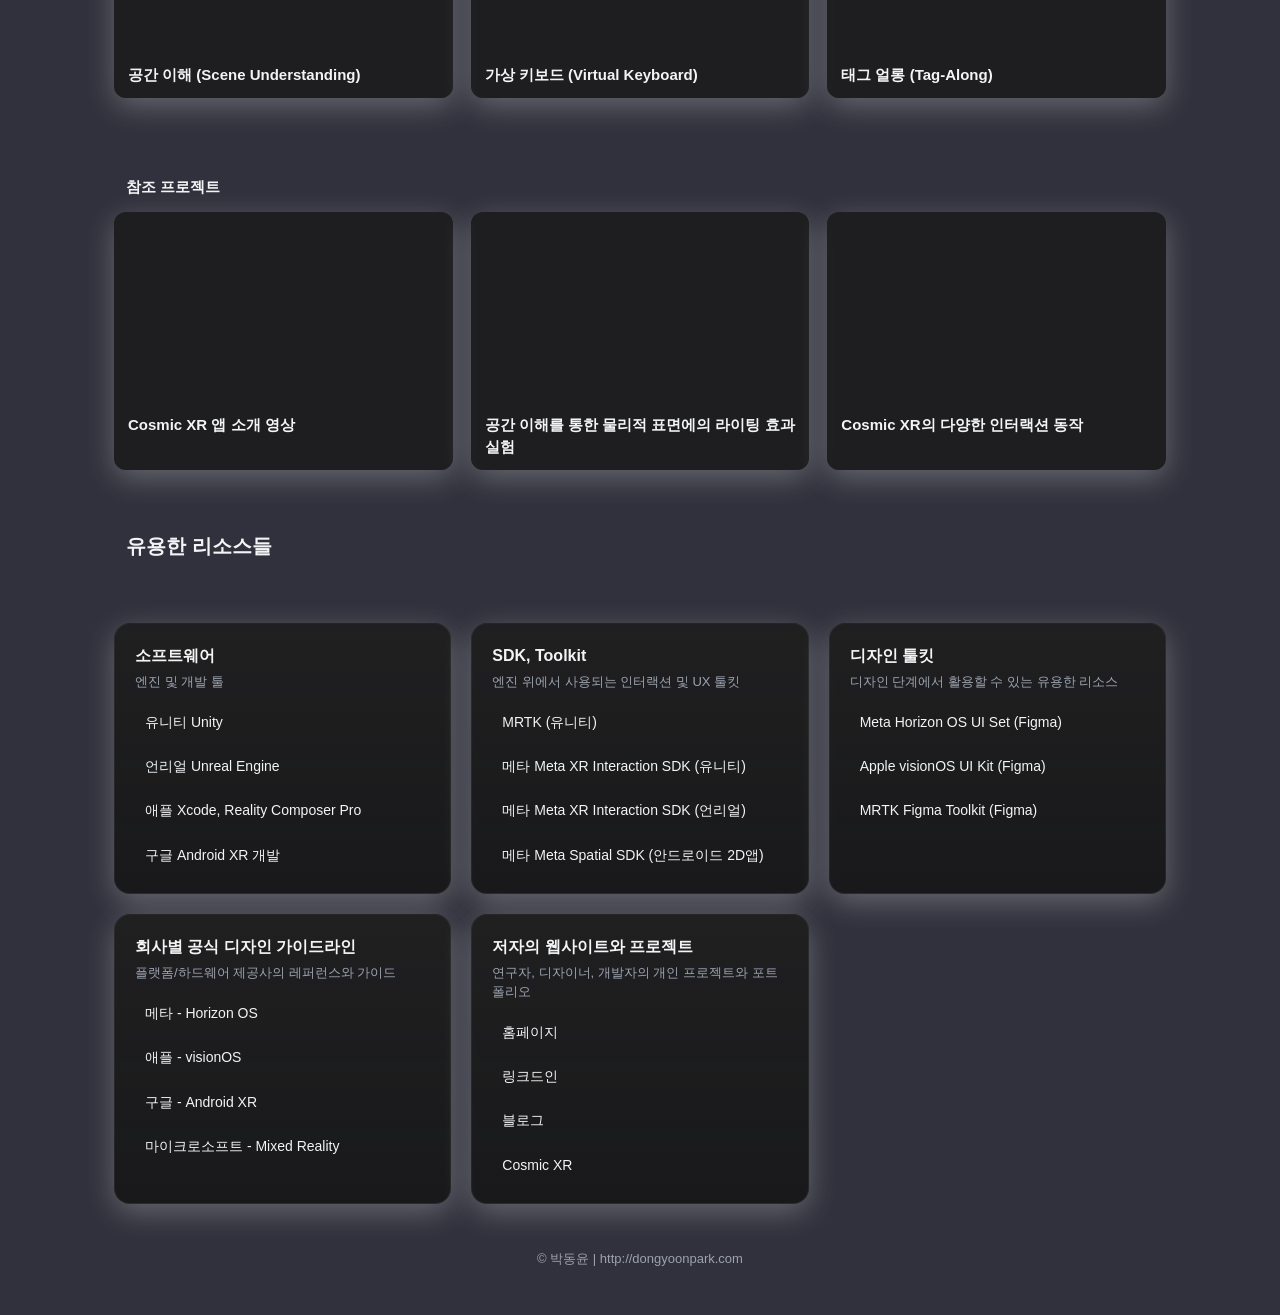
==== commit f2e5dab6: "Update index.html" ====
--- a/index.html
+++ b/index.html
@@ -103,7 +103,7 @@
         <div class="tiles">
           <a class="tile" href="https://youtu.be/L6dKh9ENsaY" target="_blank" rel="noopener">
             <div class="thumb" style="background-image: url('https://img.youtube.com/vi/L6dKh9ENsaY/hqdefault.jpg')" aria-hidden="true"></div>
-            <div class="tile-title">Cosmic XR</div>
+            <div class="tile-title">Cosmic XR 앱 소개 영상</div>
           </a>
           <a class="tile" href="https://youtu.be/g7d-3kga-Bo" target="_blank" rel="noopener">
             <div class="thumb" style="background-image: url('https://img.youtube.com/vi/g7d-3kga-Bo/hqdefault.jpg')" aria-hidden="true"></div>
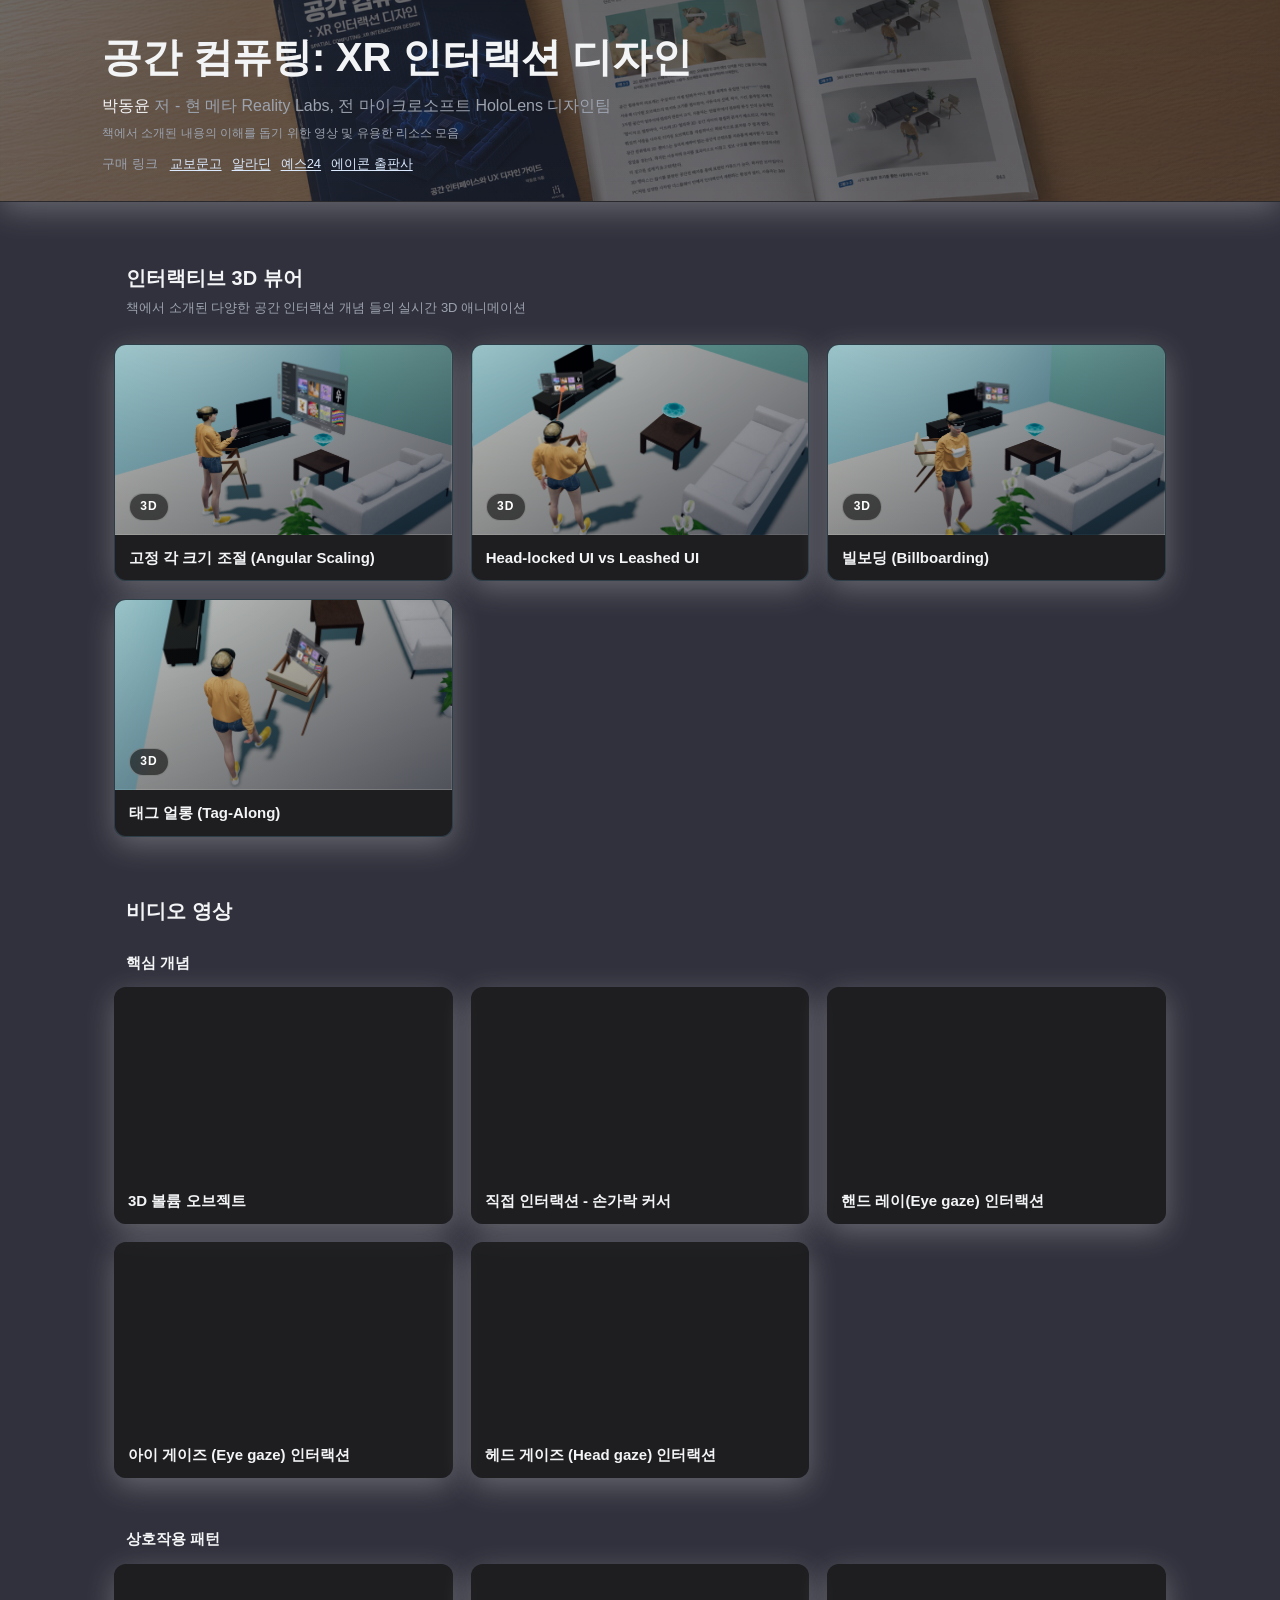
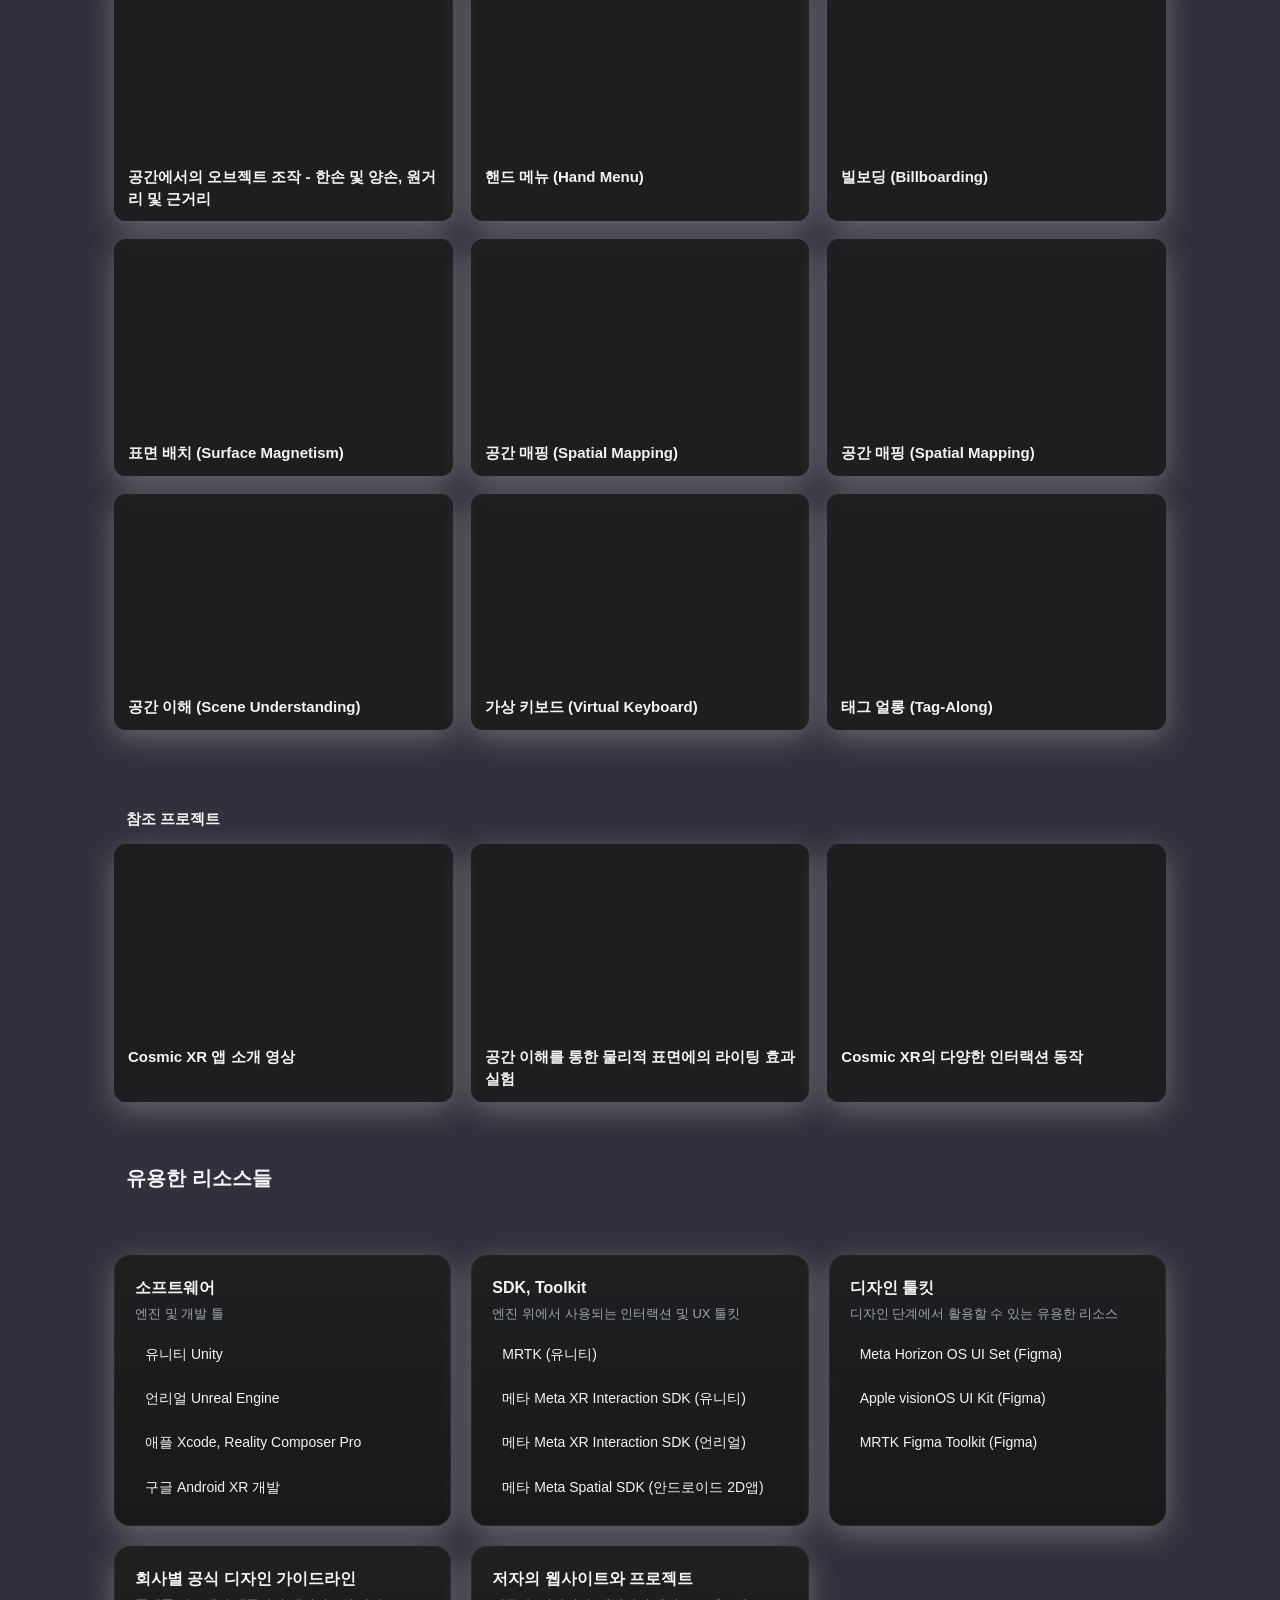
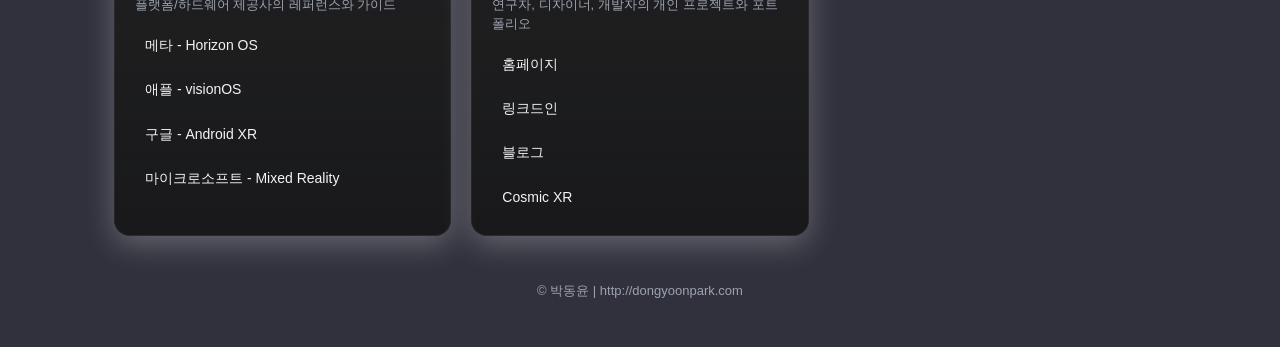
==== commit bad3490e: "Add interactive 3D viewer collection" ====
--- a/index.html
+++ b/index.html
@@ -24,6 +24,42 @@
   </header>
 
   <main class="container">
+    <section class="section interactive-section" aria-labelledby="interactive-viewer-heading">
+      <div class="container">
+        <h2 class="section-heading" id="interactive-viewer-heading">인터랙티브 3D 뷰어</h2>
+        <p class="section-sub">책에서 소개된 다양한 공간 인터랙션 개념 들의 실시간 3D 애니메이션</p>
+      </div>
+
+      <div class="container">
+        <div class="tiles">
+          <a class="tile viewer-tile" href="./interactive/angular-scaling.html" data-viewer-title="고정 각 크기 조절">
+            <div class="thumb viewer-thumb viewer-thumb-angular" aria-hidden="true">
+              <span class="viewer-badge">3D</span>
+            </div>
+            <div class="tile-title">고정 각 크기 조절 (Angular Scaling)</div>
+          </a>
+          <a class="tile viewer-tile" href="./interactive/head-tracking.html" data-viewer-title="Head-locked UI vs Leashed UI">
+            <div class="thumb viewer-thumb viewer-thumb-tracking" aria-hidden="true">
+              <span class="viewer-badge">3D</span>
+            </div>
+            <div class="tile-title">Head-locked UI vs Leashed UI</div>
+          </a>
+          <a class="tile viewer-tile" href="./interactive/billboarding.html" data-viewer-title="빌보딩">
+            <div class="thumb viewer-thumb viewer-thumb-billboarding" aria-hidden="true">
+              <span class="viewer-badge">3D</span>
+            </div>
+            <div class="tile-title">빌보딩 (Billboarding)</div>
+          </a>
+          <a class="tile viewer-tile" href="./interactive/tag-along.html" data-viewer-title="태그 얼롱">
+            <div class="thumb viewer-thumb viewer-thumb-tag-along" aria-hidden="true">
+              <span class="viewer-badge">3D</span>
+            </div>
+            <div class="tile-title">태그 얼롱 (Tag-Along)</div>
+          </a>
+        </div>
+      </div>
+    </section>
+
     <!-- Video tiles section (full-width) -->
     <section class="section">
       <div class="container">
@@ -200,18 +236,35 @@
     </div>
   </div>
 
+  <div class="viewer-modal" id="viewerModal" aria-hidden="true">
+    <div class="viewer-modal-content">
+      <div class="viewer-modal-bar">
+        <strong id="viewerModalTitle">인터랙티브 3D 뷰어</strong>
+        <button class="viewer-modal-close" id="closeViewerBtn" aria-label="3D 뷰어 닫기">×</button>
+      </div>
+      <iframe
+        id="viewerFrame"
+        src=""
+        title="인터랙티브 3D 뷰어"
+        allow="fullscreen"
+      ></iframe>
+    </div>
+  </div>
+
   <script>
     // Video player overlay functionality
     const videoModal = document.getElementById('videoModal');
     const videoPlayer = document.getElementById('videoPlayer');
     const closeVideoBtn = document.getElementById('closeVideoBtn');
-    const tiles = document.querySelectorAll('.tile');
-
-    tiles.forEach(tile => {
+    const videoTiles = document.querySelectorAll('.tile[href*="youtu.be"]');
+
+    videoTiles.forEach(tile => {
       tile.addEventListener('click', (e) => {
         e.preventDefault();
         const youtubeUrl = tile.getAttribute('href');
-        const videoId = youtubeUrl.match(/youtu\.be\/([a-zA-Z0-9_-]{11})/)[1];
+        const match = youtubeUrl.match(/youtu\.be\/([a-zA-Z0-9_-]{11})/);
+        if (!match) return;
+        const videoId = match[1];
         const embedUrl = `https://www.youtube.com/embed/${videoId}?autoplay=1`;
         videoPlayer.src = embedUrl;
         videoModal.classList.add('active');
@@ -231,6 +284,35 @@
         videoPlayer.src = '';
         document.body.style.overflow = '';
       }
+    });
+
+    const viewerModal = document.getElementById('viewerModal');
+    const viewerFrame = document.getElementById('viewerFrame');
+    const viewerModalTitle = document.getElementById('viewerModalTitle');
+    const closeViewerBtn = document.getElementById('closeViewerBtn');
+    const viewerTiles = document.querySelectorAll('.viewer-tile');
+
+    const closeViewer = () => {
+      viewerModal.classList.remove('active');
+      viewerModal.setAttribute('aria-hidden', 'true');
+      viewerFrame.src = '';
+      document.body.style.overflow = '';
+    };
+
+    viewerTiles.forEach(tile => {
+      tile.addEventListener('click', (e) => {
+        e.preventDefault();
+        viewerFrame.src = tile.href;
+        viewerModalTitle.textContent = tile.dataset.viewerTitle;
+        viewerModal.classList.add('active');
+        viewerModal.setAttribute('aria-hidden', 'false');
+        document.body.style.overflow = 'hidden';
+      });
+    });
+
+    closeViewerBtn.addEventListener('click', closeViewer);
+    viewerModal.addEventListener('click', (e) => {
+      if (e.target === viewerModal) closeViewer();
     });
 
     // Close on Escape key
@@ -240,7 +322,10 @@
         videoPlayer.src = '';
         document.body.style.overflow = '';
       }
+      if (e.key === 'Escape' && viewerModal.classList.contains('active')) {
+        closeViewer();
+      }
     });
   </script>
 </body>
-</html>+</html>
--- a/styles.css
+++ b/styles.css
@@ -27,14 +27,29 @@
 
 /* Top bar */
 .topbar{
+  position: relative;
   backdrop-filter: blur(6px);
   background: linear-gradient(180deg, rgba(20,20,20,0.6), rgba(15,15,15,0.45));
   border-bottom: 1px solid rgba(255,255,255,0.05);
   box-shadow: var(--shadow);
   padding: 0; /* allow inner container to control horizontal spacing */
+  overflow: hidden;
+}
+
+.topbar::before{
+  content: "";
+  position: absolute;
+  inset: 0;
+  background-image: url('Banner.jpg');
+  background-size: cover;
+  background-position: center;
+  opacity: 0.35;
+  z-index: 0;
 }
 
 .topbar .container{
+  position: relative;
+  z-index: 1;
   padding:28px 12px; /* match page content horizontal padding */
 }
 
@@ -157,12 +172,64 @@
 }
 .tile:hover{box-shadow: var(--shadow-hover)}
 
+.viewer-tile{
+  border:1px solid rgba(125,211,252,.18);
+}
+
 .thumb{
   width:100%;
   aspect-ratio: 16 / 9;
   background-size:cover;
   background-position:center;
 }
+
+.viewer-thumb{
+  position:relative;
+  display:flex;
+  align-items:flex-end;
+  padding:14px;
+  background-image:
+    linear-gradient(145deg, rgba(4,8,28,.02), rgba(4,8,28,.58));
+}
+
+.viewer-thumb-angular{
+  background-image:
+    linear-gradient(145deg, rgba(4,8,28,.02), rgba(4,8,28,.58)),
+    url('./interactive/Thumb_AngularScaling.png');
+}
+.viewer-thumb-tracking{
+  background-image:
+    linear-gradient(145deg, rgba(4,8,28,.02), rgba(4,8,28,.58)),
+    url('./interactive/Thumb_HeadlockVsLeashed.png');
+}
+.viewer-thumb-billboarding{
+  background-image:
+    linear-gradient(145deg, rgba(4,8,28,.02), rgba(4,8,28,.58)),
+    url('./interactive/Thumb_Billboarding.png');
+}
+.viewer-thumb-tag-along{
+  background-image:
+    linear-gradient(145deg, rgba(4,8,28,.02), rgba(4,8,28,.58)),
+    url('./interactive/Thumb_TagAlong.png');
+}
+
+.viewer-badge{
+  display:inline-flex;
+  align-items:center;
+  justify-content:center;
+  min-width:40px;
+  height:28px;
+  padding:0 10px;
+  border:1px solid rgba(255,255,255,.34);
+  border-radius:999px;
+  background:rgba(15,15,15,.62);
+  color:#fff;
+  font-size:12px;
+  font-weight:800;
+  letter-spacing:.08em;
+  backdrop-filter:blur(8px);
+}
+
 .tile-title{
   padding:12px 14px;
   font-weight:600;
@@ -327,6 +394,65 @@
   border-color: rgba(255, 255, 255, 0.2);
 }
 
+.viewer-modal{
+  display:none;
+  position:fixed;
+  inset:0;
+  z-index:1100;
+  padding:24px;
+  background:rgba(0,0,0,.88);
+  backdrop-filter:blur(8px);
+}
+
+.viewer-modal.active{
+  display:flex;
+  align-items:center;
+  justify-content:center;
+}
+
+.viewer-modal-content{
+  width:min(1440px, 96vw);
+  height:min(900px, 92vh);
+  overflow:hidden;
+  border:1px solid rgba(255,255,255,.12);
+  border-radius:16px;
+  background:#11131b;
+  box-shadow:0 24px 80px rgba(0,0,0,.72);
+}
+
+.viewer-modal-bar{
+  height:52px;
+  display:flex;
+  align-items:center;
+  justify-content:space-between;
+  padding:0 10px 0 18px;
+  border-bottom:1px solid rgba(255,255,255,.1);
+}
+
+.viewer-modal-close{
+  width:36px;
+  height:36px;
+  border:0;
+  border-radius:9px;
+  background:rgba(255,255,255,.08);
+  color:#fff;
+  cursor:pointer;
+  font-size:26px;
+  line-height:1;
+}
+
+.viewer-modal-close:hover{
+  background:rgba(255,255,255,.15);
+}
+
+.viewer-modal iframe{
+  display:block;
+  width:100%;
+  height:calc(100% - 52px);
+  border:0;
+  background:#eef6f4;
+}
+
 @media (max-width: 768px) {
   .video-modal-content {
     width: 95%;
@@ -339,4 +465,14 @@
     top: 12px;
     right: 12px;
   }
-}+
+  .viewer-modal{
+    padding:8px;
+  }
+
+  .viewer-modal-content{
+    width:100%;
+    height:96vh;
+    border-radius:12px;
+  }
+}
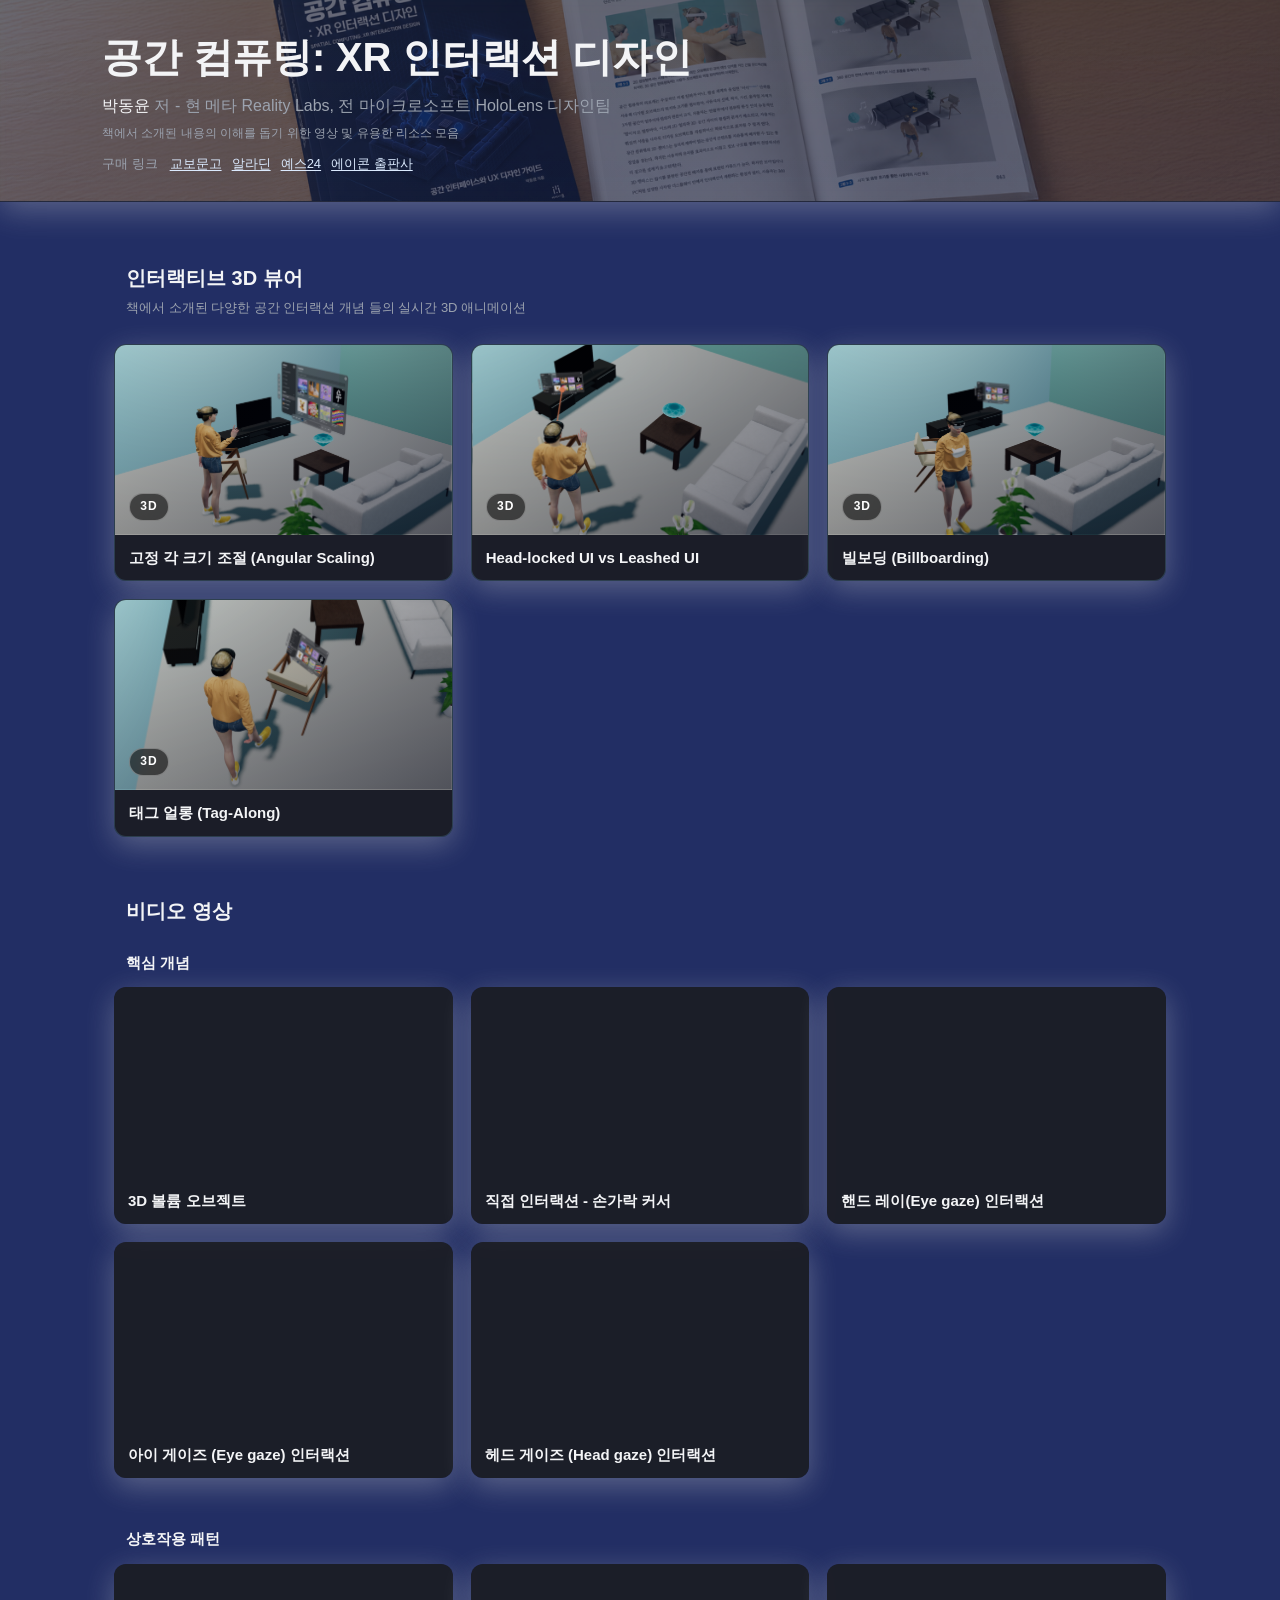
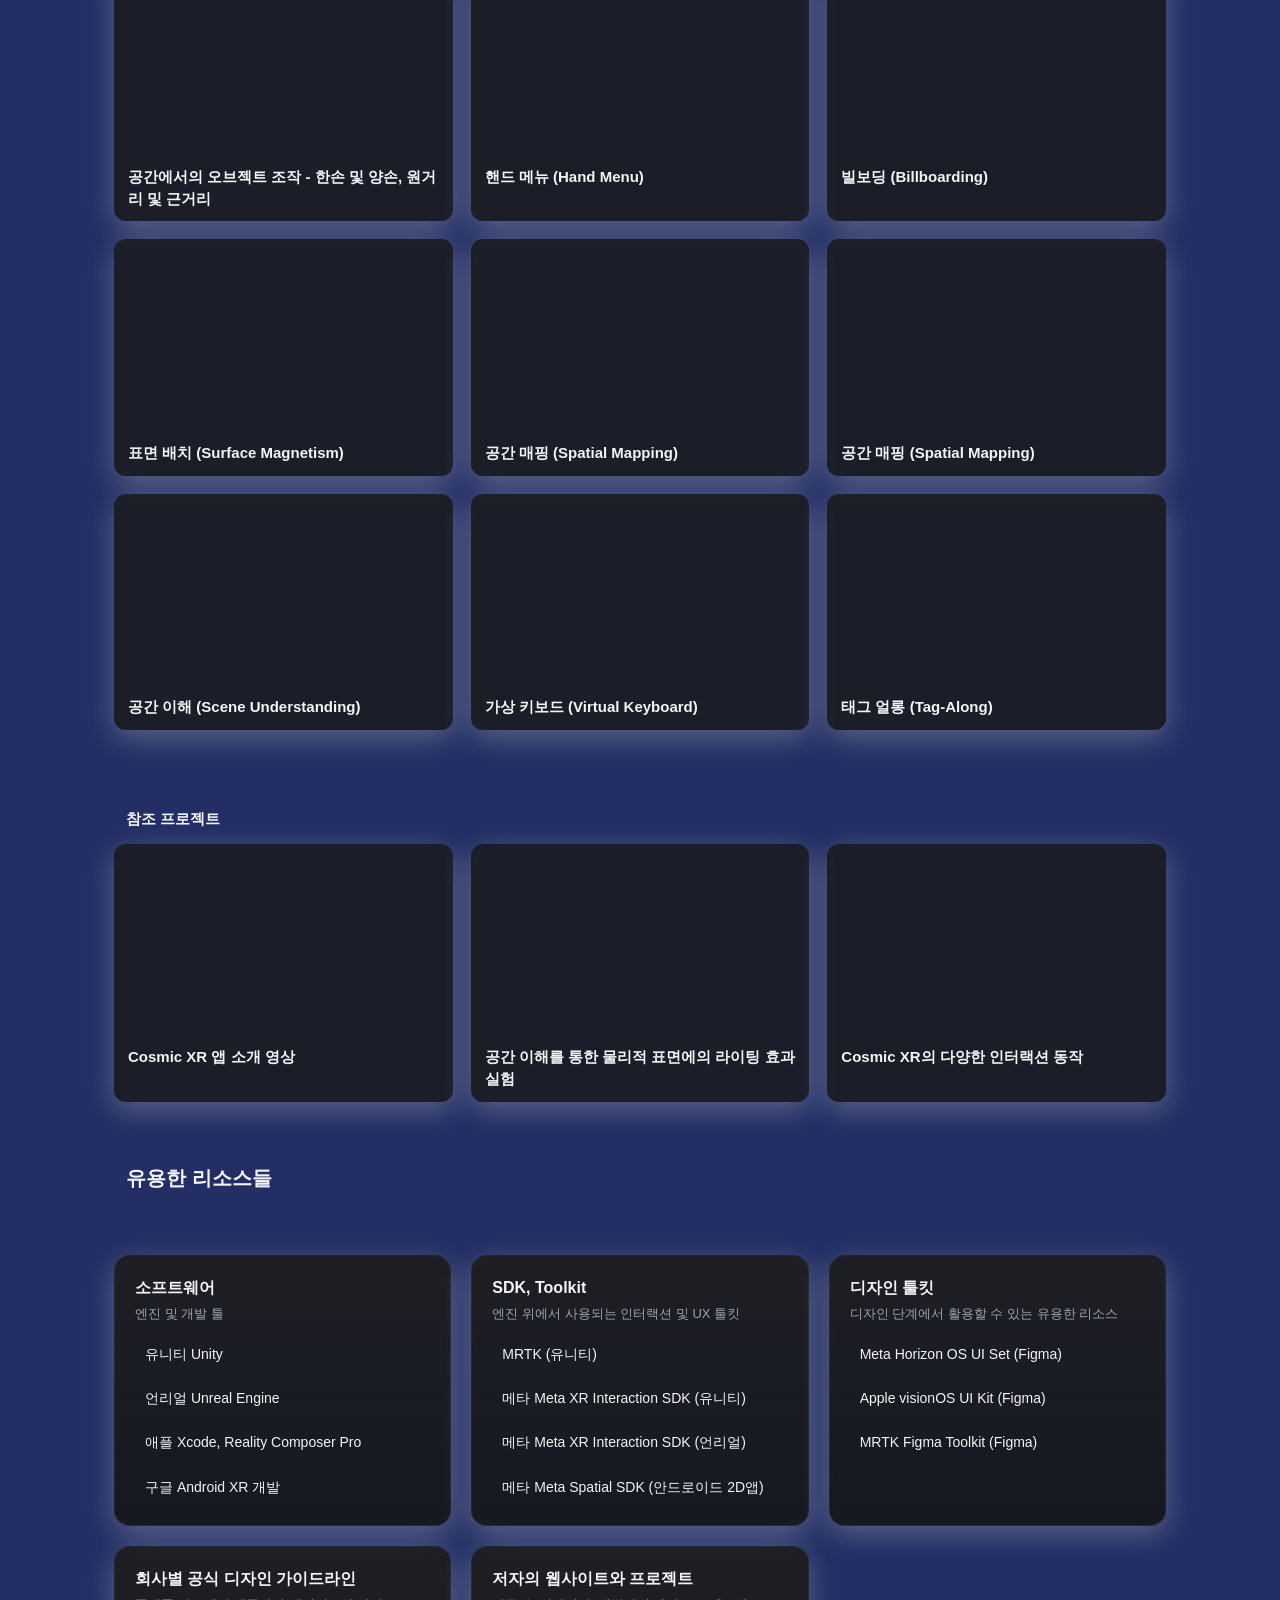
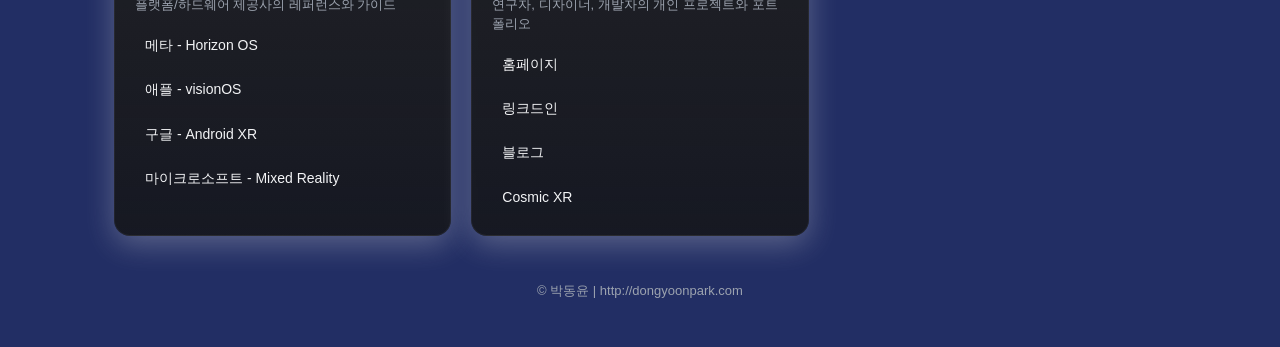
==== commit a277664c: "Theme updates" ====
--- a/index.html
+++ b/index.html
@@ -238,10 +238,7 @@
 
   <div class="viewer-modal" id="viewerModal" aria-hidden="true">
     <div class="viewer-modal-content">
-      <div class="viewer-modal-bar">
-        <strong id="viewerModalTitle">인터랙티브 3D 뷰어</strong>
-        <button class="viewer-modal-close" id="closeViewerBtn" aria-label="3D 뷰어 닫기">×</button>
-      </div>
+      <button class="viewer-modal-close" id="closeViewerBtn" aria-label="3D 뷰어 닫기">×</button>
       <iframe
         id="viewerFrame"
         src=""
@@ -288,7 +285,6 @@
 
     const viewerModal = document.getElementById('viewerModal');
     const viewerFrame = document.getElementById('viewerFrame');
-    const viewerModalTitle = document.getElementById('viewerModalTitle');
     const closeViewerBtn = document.getElementById('closeViewerBtn');
     const viewerTiles = document.querySelectorAll('.viewer-tile');
 
@@ -303,7 +299,6 @@
       tile.addEventListener('click', (e) => {
         e.preventDefault();
         viewerFrame.src = tile.href;
-        viewerModalTitle.textContent = tile.dataset.viewerTitle;
         viewerModal.classList.add('active');
         viewerModal.setAttribute('aria-hidden', 'false');
         document.body.style.overflow = 'hidden';
--- a/styles.css
+++ b/styles.css
@@ -17,7 +17,7 @@
 body{
   margin:0;
   font-family: -apple-system, "SF Pro Text", "Segoe UI", Roboto, "Helvetica Neue", Arial, system-ui;
-  background: #30313c;
+  background: #222E64;
   color:var(--text);
   -webkit-font-smoothing:antialiased;
   -moz-osx-font-smoothing:grayscale;
@@ -411,6 +411,7 @@
 }
 
 .viewer-modal-content{
+  position:relative;
   width:min(1440px, 96vw);
   height:min(900px, 92vh);
   overflow:hidden;
@@ -420,21 +421,16 @@
   box-shadow:0 24px 80px rgba(0,0,0,.72);
 }
 
-.viewer-modal-bar{
-  height:52px;
-  display:flex;
-  align-items:center;
-  justify-content:space-between;
-  padding:0 10px 0 18px;
-  border-bottom:1px solid rgba(255,255,255,.1);
-}
-
 .viewer-modal-close{
+  position:absolute;
+  top:12px;
+  right:12px;
+  z-index:2;
   width:36px;
   height:36px;
   border:0;
   border-radius:9px;
-  background:rgba(255,255,255,.08);
+  background:rgba(17,19,27,.78);
   color:#fff;
   cursor:pointer;
   font-size:26px;
@@ -448,7 +444,7 @@
 .viewer-modal iframe{
   display:block;
   width:100%;
-  height:calc(100% - 52px);
+  height:100%;
   border:0;
   background:#eef6f4;
 }
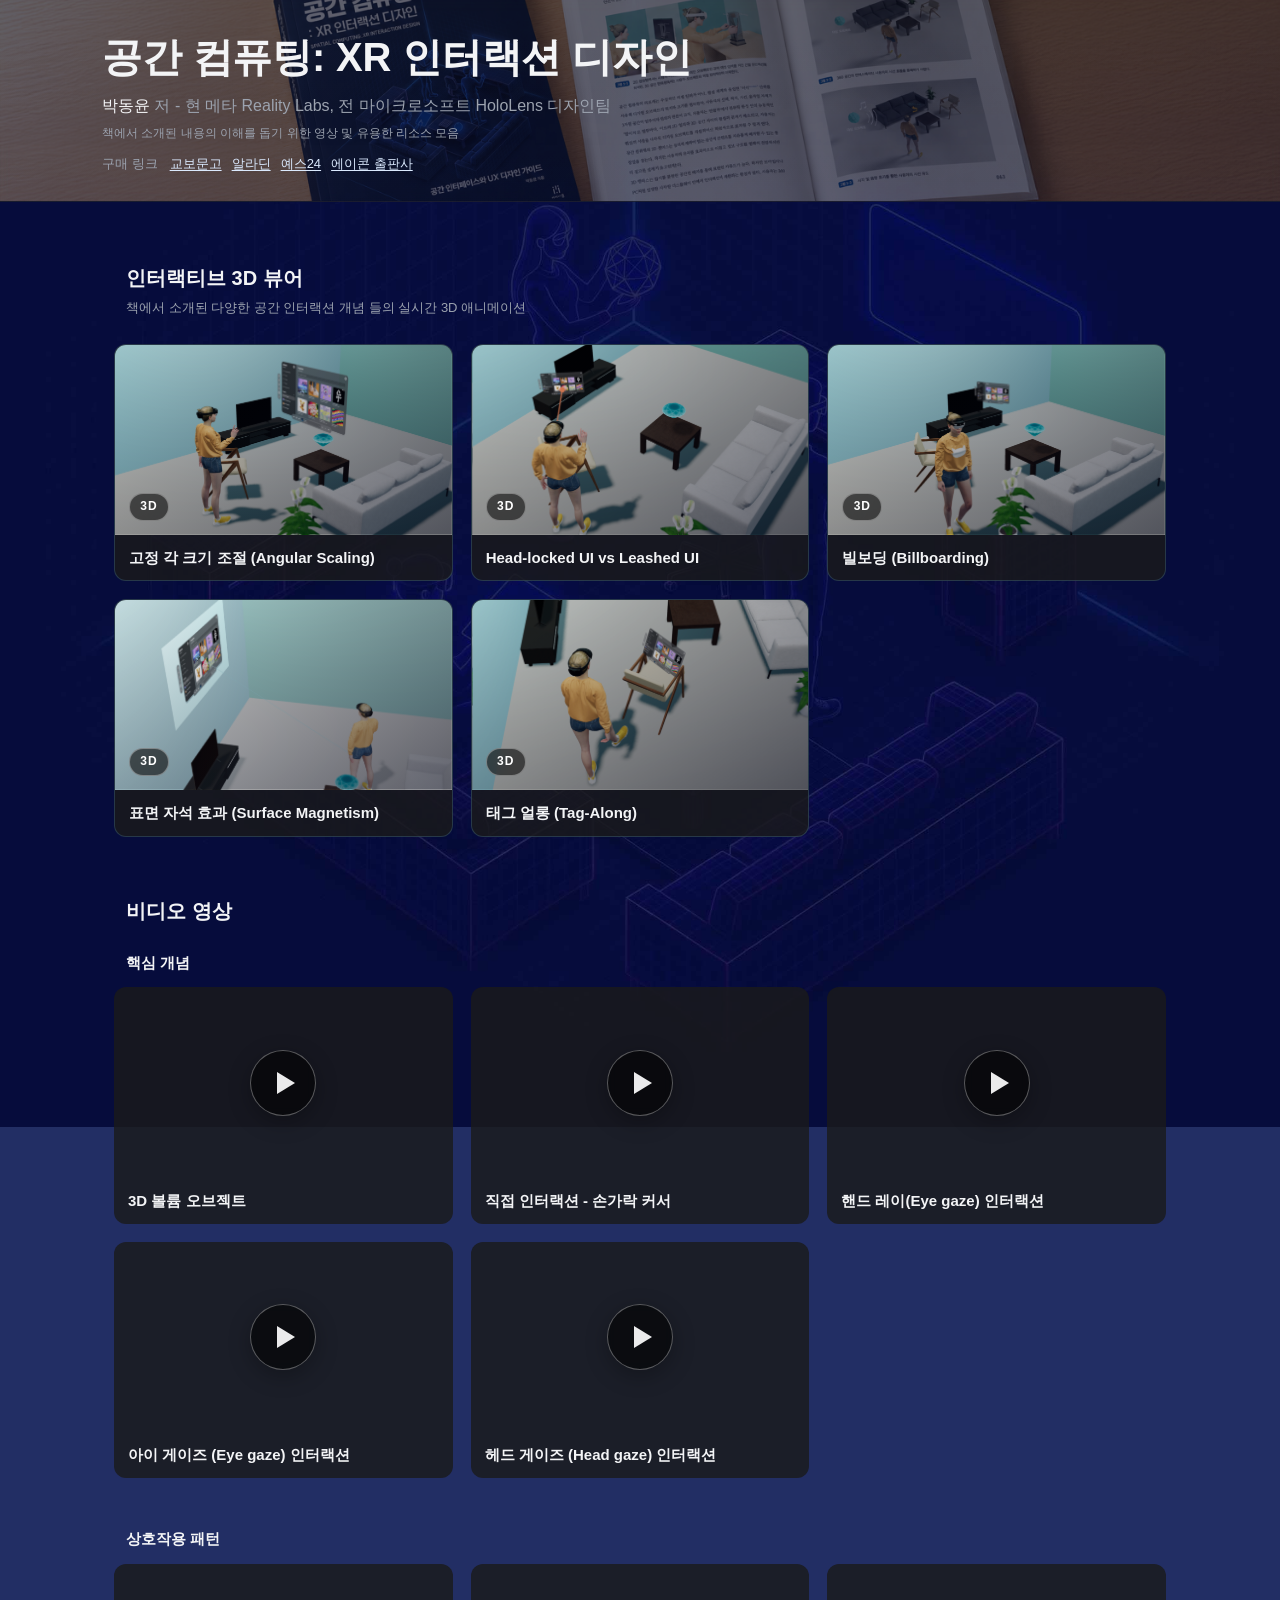
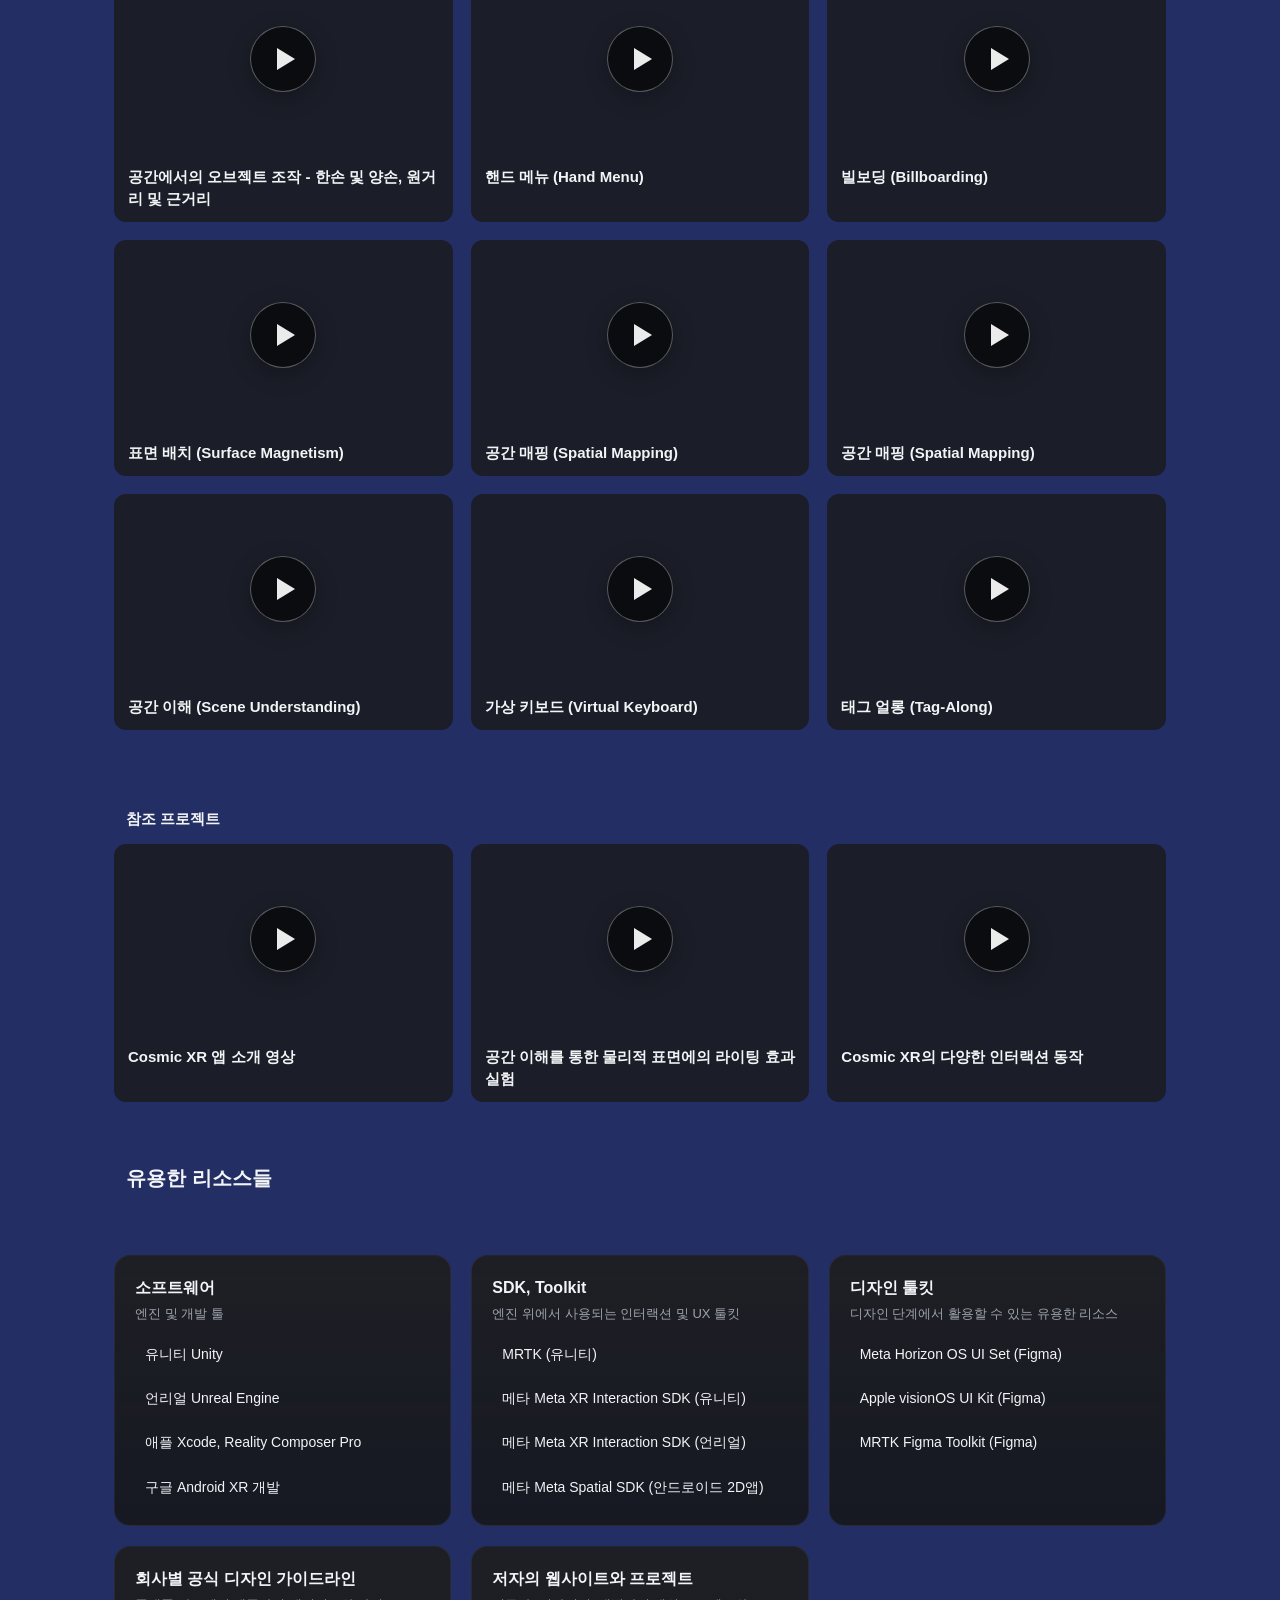
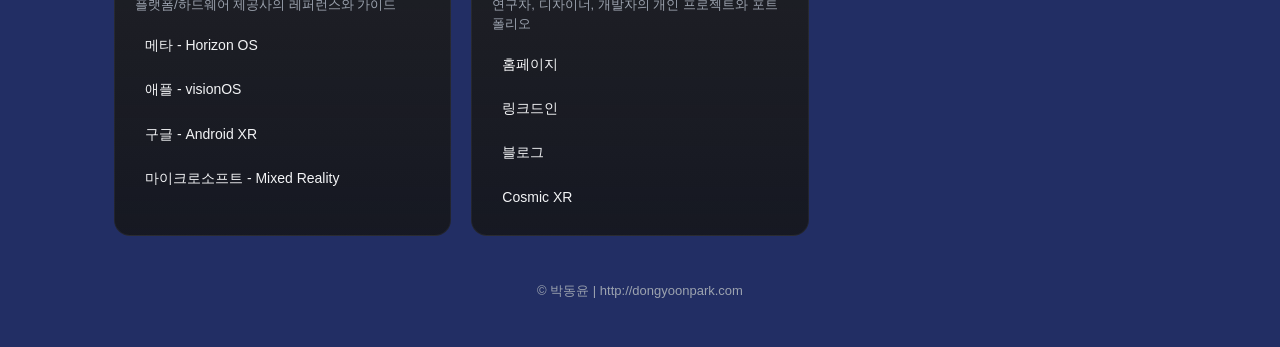
==== commit fb07ce0e: "Add surface magnetism interactive viewer" ====
--- a/index.html
+++ b/index.html
@@ -50,6 +50,12 @@
             </div>
             <div class="tile-title">빌보딩 (Billboarding)</div>
           </a>
+          <a class="tile viewer-tile" href="./interactive/surface-magnetism.html" data-viewer-title="표면 자석 효과">
+            <div class="thumb viewer-thumb viewer-thumb-surface-magnetism" aria-hidden="true">
+              <span class="viewer-badge">3D</span>
+            </div>
+            <div class="tile-title">표면 자석 효과 (Surface Magnetism)</div>
+          </a>
           <a class="tile viewer-tile" href="./interactive/tag-along.html" data-viewer-title="태그 얼롱">
             <div class="thumb viewer-thumb viewer-thumb-tag-along" aria-hidden="true">
               <span class="viewer-badge">3D</span>
--- a/styles.css
+++ b/styles.css
@@ -7,7 +7,7 @@
   --text:#f3f4f6;
   --radius:16px;
   --glass-blur:8px;
-  --shadow: 0 8px 30px rgba(230, 230, 230, 0.3);
+  --shadow: none;
   --shadow-hover: 0 12px 40px rgba(0, 0, 0, 0.4);
   --max-width:1100px;
 }
@@ -17,7 +17,12 @@
 body{
   margin:0;
   font-family: -apple-system, "SF Pro Text", "Segoe UI", Roboto, "Helvetica Neue", Arial, system-ui;
-  background: #222E64;
+  background-color: #222E64;
+  background-image: url("Background.jpg");
+  background-position: center;
+  background-repeat: no-repeat;
+  background-size: cover;
+  background-attachment: fixed;
   color:var(--text);
   -webkit-font-smoothing:antialiased;
   -moz-osx-font-smoothing:grayscale;
@@ -183,6 +188,39 @@
   background-position:center;
 }
 
+.tile[href*="youtu.be"] .thumb {
+  position:relative;
+}
+
+.tile[href*="youtu.be"] .thumb::before {
+  content:"";
+  position:absolute;
+  top:50%;
+  left:50%;
+  width:64px;
+  height:64px;
+  border:1px solid rgba(255,255,255,.32);
+  border-radius:50%;
+  background:rgba(0,0,0,.58);
+  box-shadow:0 6px 22px rgba(0,0,0,.28);
+  backdrop-filter:blur(4px);
+  transform:translate(-50%,-50%);
+}
+
+.tile[href*="youtu.be"] .thumb::after {
+  content:"";
+  position:absolute;
+  top:50%;
+  left:calc(50% + 3px);
+  width:0;
+  height:0;
+  border-top:11px solid transparent;
+  border-bottom:11px solid transparent;
+  border-left:18px solid rgba(255,255,255,.92);
+  transform:translate(-50%,-50%);
+}
+
+
 .viewer-thumb{
   position:relative;
   display:flex;
@@ -206,6 +244,11 @@
   background-image:
     linear-gradient(145deg, rgba(4,8,28,.02), rgba(4,8,28,.58)),
     url('./interactive/Thumb_Billboarding.png');
+}
+.viewer-thumb-surface-magnetism{
+  background-image:
+    linear-gradient(145deg, rgba(4,8,28,.02), rgba(4,8,28,.58)),
+    url('./interactive/Thumb_SurfaceMagnetism.png');
 }
 .viewer-thumb-tag-along{
   background-image:
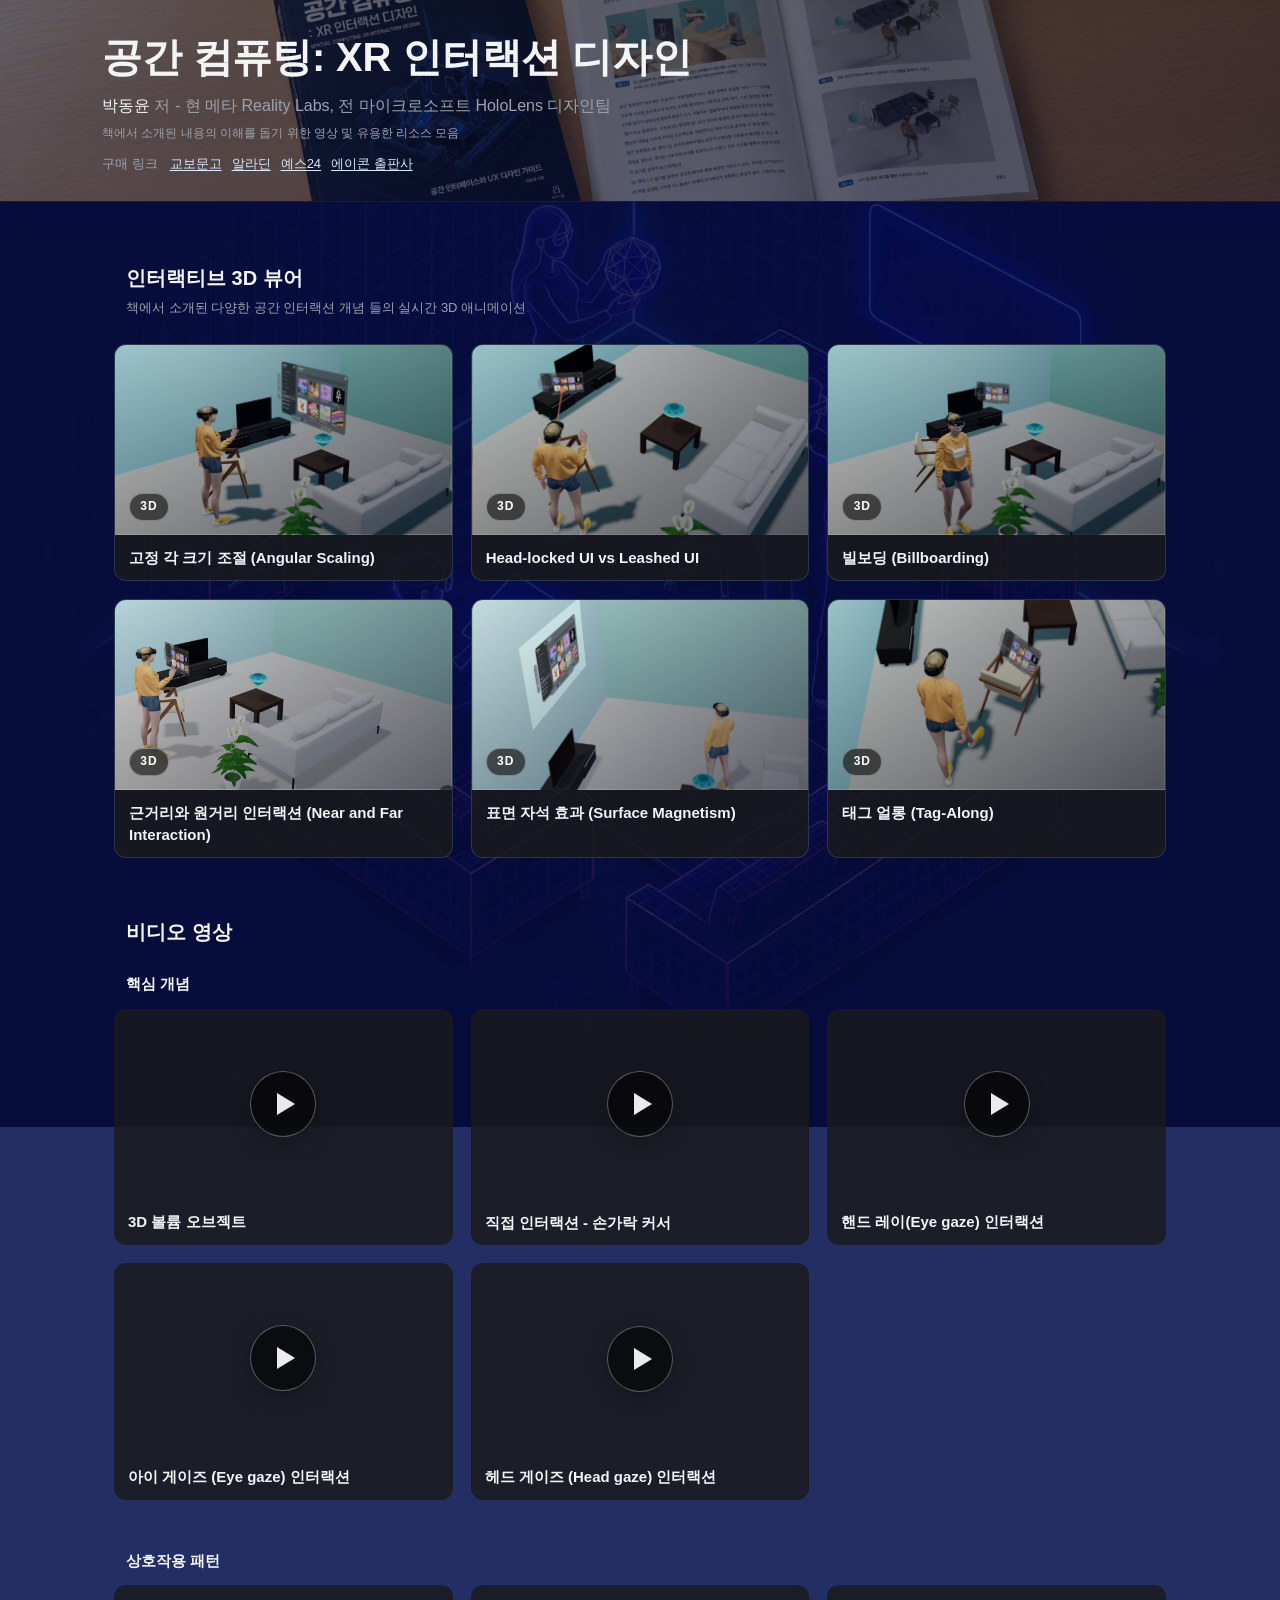
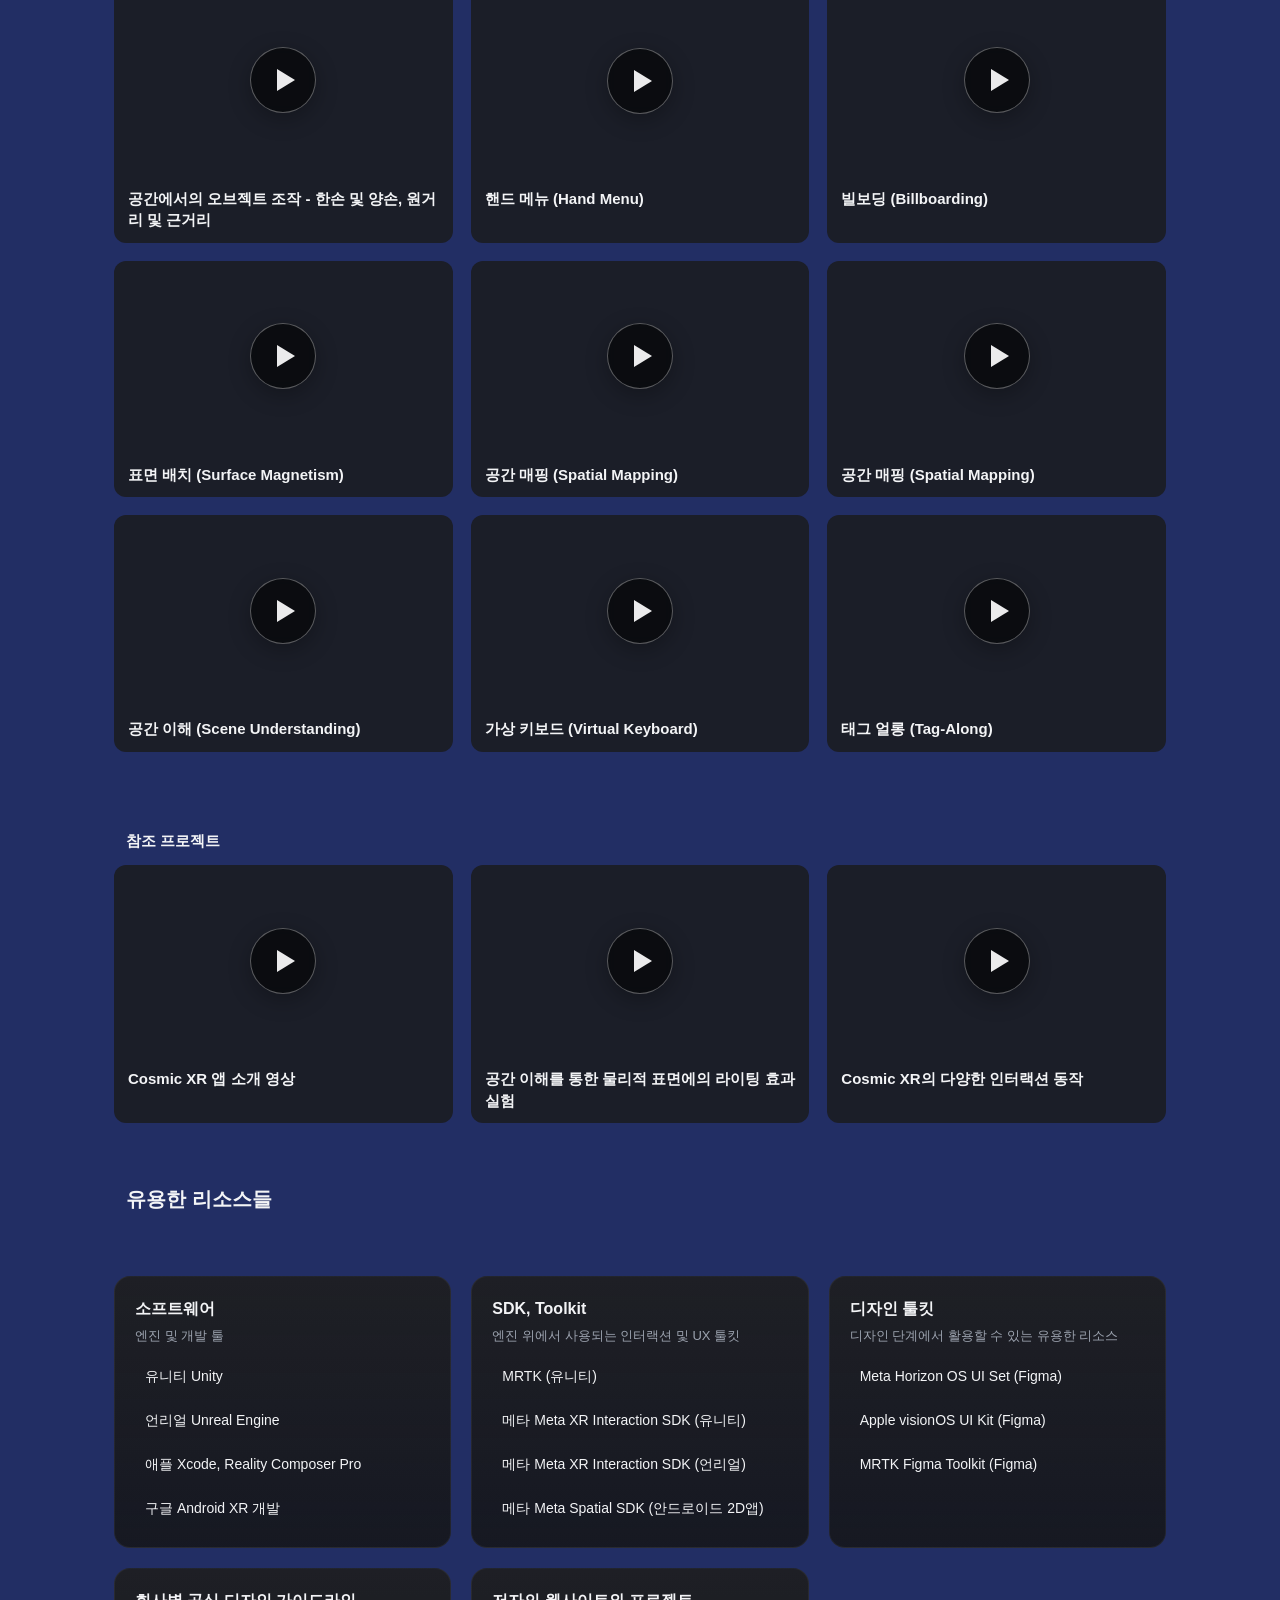
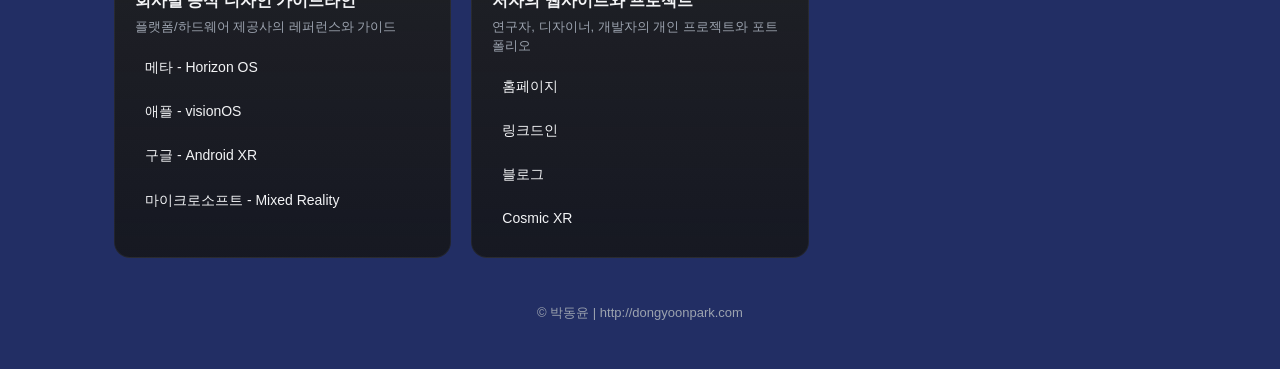
==== commit f197fd2c: "Add near and far interaction viewer" ====
--- a/index.html
+++ b/index.html
@@ -50,6 +50,12 @@
             </div>
             <div class="tile-title">빌보딩 (Billboarding)</div>
           </a>
+          <a class="tile viewer-tile" href="./interactive/near-far-interaction.html" data-viewer-title="근거리와 원거리 인터랙션">
+            <div class="thumb viewer-thumb viewer-thumb-near-far" aria-hidden="true">
+              <span class="viewer-badge">3D</span>
+            </div>
+            <div class="tile-title">근거리와 원거리 인터랙션 (Near and Far Interaction)</div>
+          </a>
           <a class="tile viewer-tile" href="./interactive/surface-magnetism.html" data-viewer-title="표면 자석 효과">
             <div class="thumb viewer-thumb viewer-thumb-surface-magnetism" aria-hidden="true">
               <span class="viewer-badge">3D</span>
--- a/styles.css
+++ b/styles.css
@@ -245,6 +245,11 @@
     linear-gradient(145deg, rgba(4,8,28,.02), rgba(4,8,28,.58)),
     url('./interactive/Thumb_Billboarding.png');
 }
+.viewer-thumb-near-far{
+  background-image:
+    linear-gradient(145deg, rgba(4,8,28,.02), rgba(4,8,28,.58)),
+    url('./interactive/Thumb_NearFarInteraction.png');
+}
 .viewer-thumb-surface-magnetism{
   background-image:
     linear-gradient(145deg, rgba(4,8,28,.02), rgba(4,8,28,.58)),
